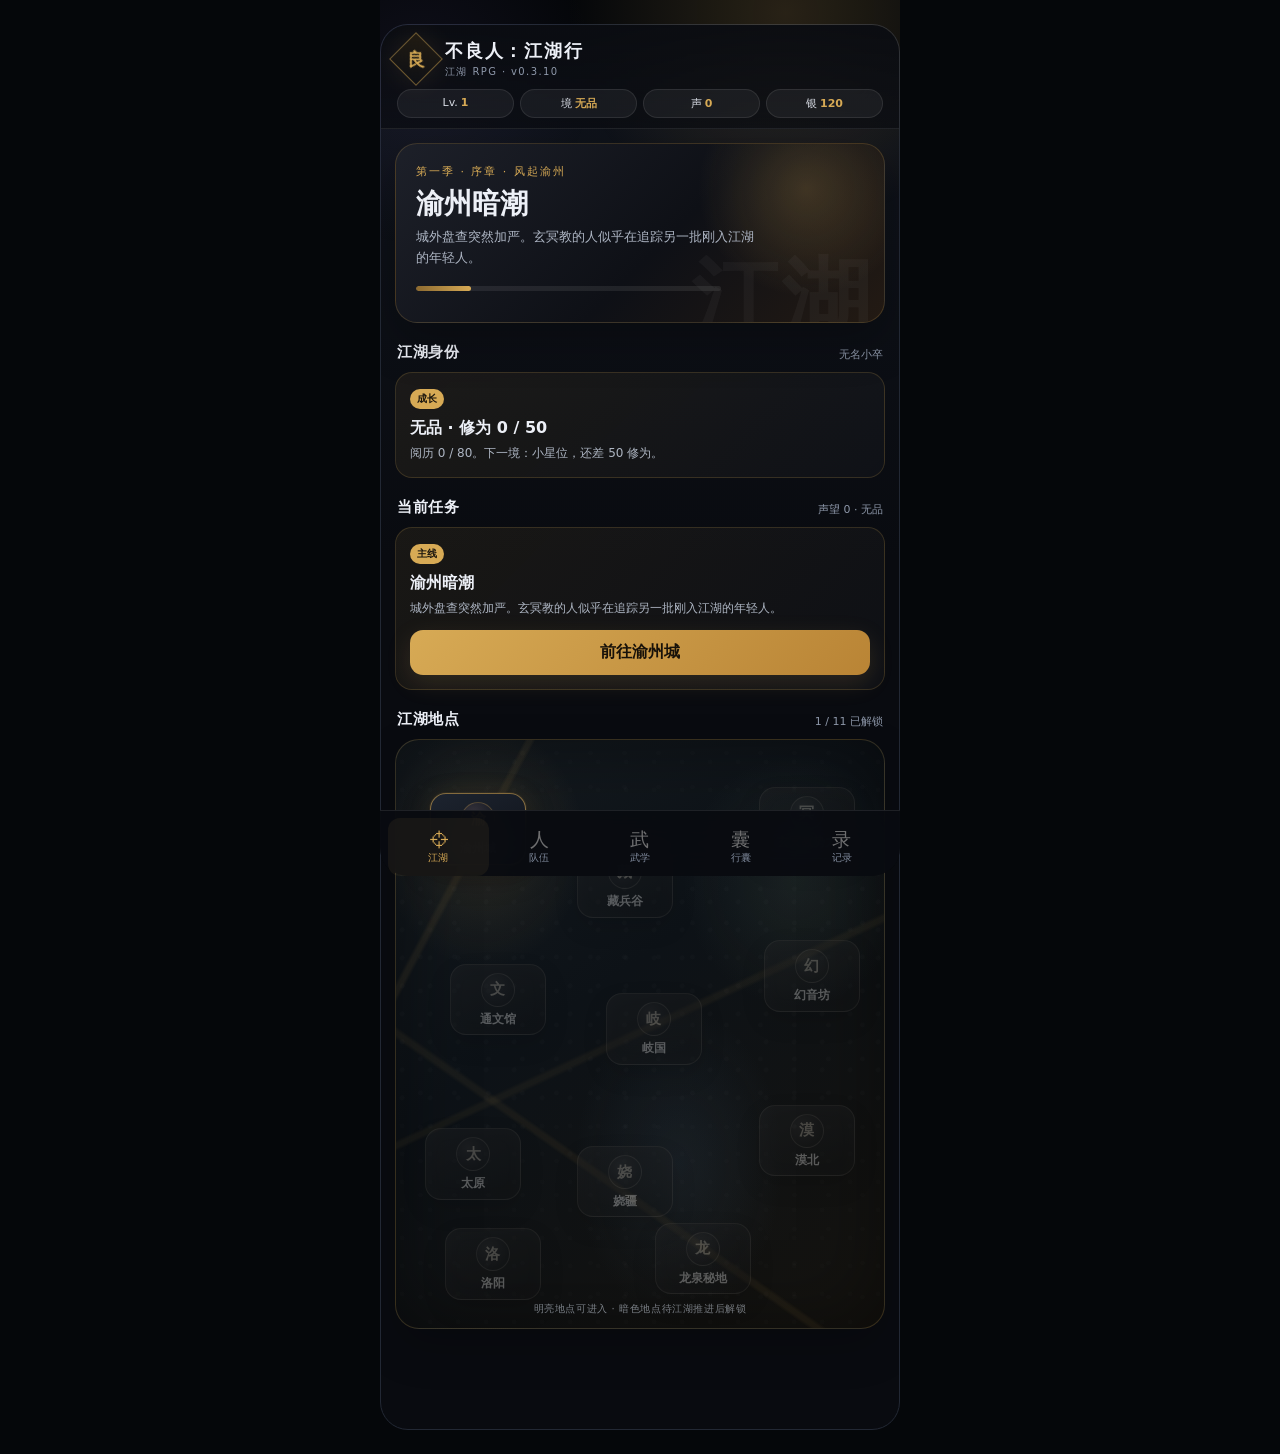
==== index.html @ ef05a997 "fix: load season one balance calibration" ====
<!doctype html>
<html lang="zh-CN">
<head>
  <meta charset="UTF-8" />
  <meta name="viewport" content="width=device-width, initial-scale=1, viewport-fit=cover, user-scalable=no" />
  <meta name="theme-color" content="#0d1017" />
  <meta name="apple-mobile-web-app-capable" content="yes" />
  <meta name="apple-mobile-web-app-status-bar-style" content="black-translucent" />
  <title>不良人：江湖行</title>
  <link rel="manifest" href="./manifest.webmanifest" />
  <link rel="icon" href="./assets/icon.svg" type="image/svg+xml" />
  <link rel="stylesheet" href="./styles.css" />
  <link rel="stylesheet" href="./responsive.css" />
  <link rel="stylesheet" href="./world-map.css" />
</head>
<body>
  <div id="app"></div>
  <script type="module" src="./src/events-s1-longquan.js"></script>
  <script type="module" src="./src/events-s1-finale.js"></script>
  <script type="module" src="./src/events-s1-growth.js"></script>
  <script type="module" src="./src/events-s1-balance.js"></script>
  <script type="module" src="./src/app.js"></script>
</body>
</html>
---- styles.css ----
:root {
  --bg: #090b10;
  --panel: #121620;
  --panel-2: #181e2a;
  --ink: #edf0f7;
  --muted: #8e98aa;
  --line: rgba(255,255,255,.09);
  --gold: #d7aa55;
  --gold-soft: #8c6a30;
  --red: #c85151;
  --green: #55ad7a;
  --purple: #8b72d6;
  --safe: env(safe-area-inset-bottom, 0px);
}
* { box-sizing: border-box; -webkit-tap-highlight-color: transparent; }
html, body { margin:0; min-height:100%; background:#05070a; color:var(--ink); font-family: Inter, ui-sans-serif, system-ui, -apple-system, BlinkMacSystemFont, "Segoe UI", "PingFang SC", "Microsoft YaHei", sans-serif; }
button { font: inherit; }
body { display:flex; justify-content:center; }
#app { width:100%; min-height:100dvh; }
.app-shell { width:min(100%, 520px); min-height:100dvh; margin:0 auto; background:linear-gradient(180deg,#10141c 0,#090b10 38%); position:relative; overflow:hidden; padding-bottom:calc(78px + var(--safe)); }
.app-shell::before { content:""; position:fixed; inset:0 0 auto; margin:auto; width:min(100%,520px); height:260px; pointer-events:none; background:radial-gradient(circle at 78% 5%,rgba(215,170,85,.17),transparent 46%), radial-gradient(circle at 8% 28%,rgba(139,114,214,.08),transparent 34%); }
.topbar { padding:calc(14px + env(safe-area-inset-top,0px)) 16px 10px; position:sticky; top:0; z-index:20; backdrop-filter: blur(18px); background:linear-gradient(180deg,rgba(10,12,17,.94),rgba(10,12,17,.72)); border-bottom:1px solid var(--line); }
.brand-row { display:flex; align-items:center; justify-content:space-between; gap:10px; }
.brand { display:flex; align-items:center; gap:10px; }
.brand-mark { width:38px; height:38px; border:1px solid rgba(215,170,85,.45); display:grid; place-items:center; transform:rotate(45deg); background:linear-gradient(145deg,#211b12,#0e1015); box-shadow:0 0 25px rgba(215,170,85,.1); }
.brand-mark span { transform:rotate(-45deg); color:var(--gold); font-family:serif; font-weight:800; font-size:18px; }
.brand h1 { font-family:serif; font-size:18px; margin:0; letter-spacing:.1em; }
.brand small { color:var(--muted); display:block; margin-top:2px; font-size:10px; letter-spacing:.14em; }
.resources { display:flex; gap:6px; }
.resource { background:rgba(255,255,255,.055); border:1px solid var(--line); border-radius:999px; padding:6px 8px; font-size:11px; white-space:nowrap; color:#d7dbe3; }
.resource b { color:var(--gold); margin-left:3px; }
.page { padding:14px 14px 22px; position:relative; z-index:1; }
.hero-banner { min-height:180px; border-radius:22px; overflow:hidden; border:1px solid rgba(215,170,85,.2); background:radial-gradient(circle at 84% 25%,rgba(215,170,85,.22),transparent 25%),linear-gradient(135deg,#1d2029,#0e1016 55%,#231a13); position:relative; padding:20px; box-shadow:0 18px 45px rgba(0,0,0,.25); }
.hero-banner::after { content:"江湖"; position:absolute; right:13px; bottom:-24px; font:900 90px/1 serif; color:rgba(255,255,255,.035); }
.eyebrow { font-size:11px; letter-spacing:.18em; color:var(--gold); text-transform:uppercase; }
.hero-banner h2 { margin:8px 0 7px; font:700 28px/1.18 serif; max-width:80%; }
.hero-banner p { margin:0; max-width:76%; color:#adb5c3; font-size:13px; line-height:1.6; }
.progress-line { height:5px; background:rgba(255,255,255,.08); border-radius:999px; margin-top:17px; overflow:hidden; max-width:68%; }
.progress-line span { display:block; height:100%; background:linear-gradient(90deg,var(--gold-soft),var(--gold)); border-radius:inherit; }
.section-title { display:flex; justify-content:space-between; align-items:end; margin:20px 2px 10px; }
.section-title h3 { margin:0; font-size:15px; letter-spacing:.04em; }
.section-title span { color:var(--muted); font-size:11px; }
.location-list { display:grid; gap:10px; }
.location { appearance:none; width:100%; text-align:left; color:inherit; border:1px solid var(--line); background:linear-gradient(135deg,rgba(24,30,42,.96),rgba(15,18,26,.96)); border-radius:17px; padding:14px; display:grid; grid-template-columns:52px 1fr auto; gap:12px; align-items:center; position:relative; overflow:hidden; }
.location:not(:disabled):active { transform:scale(.992); }
.location:disabled { opacity:.47; }
.loc-icon { width:52px; height:52px; border-radius:14px; background:linear-gradient(145deg,#252c3b,#151925); border:1px solid rgba(255,255,255,.08); display:grid; place-items:center; font:700 20px serif; color:var(--gold); }
.loc-copy b { display:block; margin-bottom:4px; }
.loc-copy small { color:var(--muted); line-height:1.45; display:block; }
.chev { color:#646d7e; font-size:20px; }
.quest-card { border:1px solid rgba(215,170,85,.18); background:linear-gradient(135deg,rgba(215,170,85,.08),rgba(255,255,255,.025)); border-radius:17px; padding:14px; }
.quest-card .tag { display:inline-block; font-size:10px; color:#1b160e; background:var(--gold); padding:3px 7px; border-radius:999px; font-weight:800; }
.quest-card h4 { margin:9px 0 5px; }
.quest-card p { margin:0; color:#aeb6c3; font-size:12px; line-height:1.6; }
.primary, .secondary, .danger { border:0; border-radius:13px; padding:12px 14px; font-weight:750; cursor:pointer; }
.primary { background:linear-gradient(135deg,#d7aa55,#b98435); color:#171109; box-shadow:0 8px 25px rgba(215,170,85,.15); }
.secondary { color:#e3e7ed; background:#202633; border:1px solid var(--line); }
.danger { color:#ffc6c6; background:rgba(200,81,81,.12); border:1px solid rgba(200,81,81,.25); }
.full { width:100%; margin-top:12px; }
.bottom-nav { position:fixed; z-index:30; bottom:0; left:50%; transform:translateX(-50%); width:min(100%,520px); height:calc(66px + var(--safe)); padding:7px 8px var(--safe); display:grid; grid-template-columns:repeat(5,1fr); background:rgba(9,11,16,.94); backdrop-filter:blur(20px); border-top:1px solid var(--line); }
.nav-btn { color:#7f899b; border:0; background:transparent; display:flex; flex-direction:column; align-items:center; justify-content:center; gap:2px; font-size:10px; border-radius:12px; }
.nav-btn .ico { font-size:19px; line-height:1; filter:grayscale(1); opacity:.8; }
.nav-btn.active { color:var(--gold); background:rgba(215,170,85,.07); }
.nav-btn.active .ico { filter:none; opacity:1; }
.character-grid { display:grid; gap:11px; }
.character-card { border:1px solid var(--line); border-radius:18px; background:linear-gradient(135deg,#181e2a,#10131a); padding:13px; display:grid; grid-template-columns:68px 1fr; gap:13px; position:relative; overflow:hidden; }
.portrait { width:68px; height:88px; border-radius:14px; background:linear-gradient(160deg,var(--c1,#3a4358),var(--c2,#171b25)); display:flex; align-items:end; justify-content:center; position:relative; border:1px solid rgba(255,255,255,.09); overflow:hidden; }
.portrait::before { content:attr(data-char); font:800 38px/1 serif; color:rgba(255,255,255,.17); transform:translateY(4px); }
.portrait .level { position:absolute; top:5px; left:5px; padding:3px 5px; border-radius:7px; background:rgba(0,0,0,.48); font-size:9px; }
.char-info h3 { margin:2px 0 3px; font-size:16px; }
.rarity { color:var(--gold); font-size:10px; letter-spacing:.08em; }
.stat-row { display:flex; gap:9px; margin-top:10px; color:var(--muted); font-size:10px; }
.stat-row b { color:#d9dee7; }
.hpbar { height:5px; background:#262c38; border-radius:999px; margin-top:9px; overflow:hidden; }
.hpbar span { display:block; height:100%; background:var(--green); }
.locked { filter:saturate(.25); opacity:.62; }
.lock-note { margin-top:6px; color:#9ba3af; font-size:10px; }
.skill-list, .inventory-list, .log-list { display:grid; gap:9px; }
.skill-card, .item-card, .log-card { border:1px solid var(--line); border-radius:15px; background:#141923; padding:12px; }
.skill-head { display:flex; justify-content:space-between; gap:10px; }
.skill-name { font-weight:750; }
.skill-type { font-size:9px; padding:3px 6px; border-radius:999px; background:rgba(139,114,214,.15); color:#c3b6f4; }
.skill-card p, .item-card p, .log-card p { margin:6px 0 0; color:var(--muted); font-size:11px; line-height:1.55; }
.skill-meta { display:flex; gap:12px; margin-top:8px; font-size:10px; color:#bbc2cd; }
.modal { position:fixed; z-index:80; inset:0; background:rgba(3,4,7,.74); backdrop-filter:blur(10px); display:flex; align-items:flex-end; justify-content:center; }
.sheet { width:min(100%,520px); max-height:92dvh; overflow:auto; background:linear-gradient(180deg,#171c27,#0c0f15); border:1px solid var(--line); border-bottom:0; border-radius:24px 24px 0 0; padding:18px 16px calc(20px + var(--safe)); box-shadow:0 -25px 80px rgba(0,0,0,.5); }
.sheet-handle { width:42px; height:4px; border-radius:999px; background:#495162; margin:-5px auto 15px; }
.sheet h2 { margin:0 0 7px; font:700 22px serif; }
.sheet-desc { color:var(--muted); font-size:12px; line-height:1.6; }
.option-stack { display:grid; gap:9px; margin-top:16px; }
.story-option { width:100%; text-align:left; color:inherit; background:#171d28; border:1px solid var(--line); border-radius:14px; padding:13px; }
.story-option b { display:block; margin-bottom:3px; }
.story-option small { color:var(--muted); }
.battle-title { display:flex; justify-content:space-between; align-items:center; margin-bottom:12px; }
.turn-pill { color:var(--gold); background:rgba(215,170,85,.09); border:1px solid rgba(215,170,85,.18); padding:5px 8px; font-size:10px; border-radius:999px; }
.combatants { display:grid; grid-template-columns:1fr 38px 1fr; gap:8px; align-items:center; }
.side { display:grid; gap:7px; }
.fighter { background:#171c26; border:1px solid var(--line); border-radius:13px; padding:9px; }
.fighter.current { border-color:rgba(215,170,85,.55); box-shadow:0 0 0 1px rgba(215,170,85,.15) inset; }
.fighter.dead { opacity:.35; filter:grayscale(1); }
.fighter-top { display:flex; justify-content:space-between; font-size:11px; gap:5px; }
.fighter small { color:var(--muted); }
.fighter .hpbar { margin-top:6px; }
.vs { color:#596273; font:800 12px serif; text-align:center; }
.battle-log { height:105px; overflow:auto; border:1px solid var(--line); background:#0b0e14; border-radius:12px; padding:9px; margin:12px 0; font-size:10px; color:#aeb7c5; line-height:1.5; }
.skill-buttons { display:grid; grid-template-columns:1fr 1fr; gap:8px; }
.skill-btn { text-align:left; border:1px solid var(--line); border-radius:13px; padding:10px; color:inherit; background:#1a202c; }
.skill-btn b { display:block; font-size:12px; }
.skill-btn small { color:var(--muted); font-size:9px; }
.toast { position:fixed; z-index:100; left:50%; transform:translateX(-50%); bottom:calc(82px + var(--safe)); width:max-content; max-width:84%; padding:9px 13px; border-radius:999px; background:#e9edf3; color:#12151b; box-shadow:0 10px 35px rgba(0,0,0,.35); font-size:11px; font-weight:700; animation:toastin .2s ease; }
@keyframes toastin { from { opacity:0; transform:translate(-50%,8px); } }
.empty { color:var(--muted); text-align:center; padding:50px 20px; font-size:12px; }
.settings { margin-top:20px; padding-top:15px; border-top:1px solid var(--line); }
.version { color:#5f6879; text-align:center; font-size:9px; margin-top:14px; }
@media (min-width:700px) { body { padding:24px 0; } .app-shell { min-height:calc(100dvh - 48px); border-radius:28px; border:1px solid #222834; } .bottom-nav { bottom:24px; border-radius:0 0 28px 28px; } .modal { align-items:center; } .sheet { border-radius:24px; border-bottom:1px solid var(--line); max-height:86dvh; } }
---- responsive.css ----
.brand-row {
  display: grid;
  grid-template-columns: 1fr;
  align-items: stretch;
  gap: 10px;
}

.brand {
  min-width: 0;
}

.brand h1,
.brand small {
  white-space: nowrap;
}

.resources {
  width: 100%;
  display: grid;
  grid-template-columns: repeat(4, minmax(0, 1fr));
  gap: 6px;
}

.resource {
  min-width: 0;
  text-align: center;
  padding: 6px 4px;
  overflow: hidden;
  text-overflow: ellipsis;
}
---- world-map.css ----
.location-list {
  position: relative;
  display: block;
  height: 590px;
  overflow: hidden;
  border-radius: 24px;
  border: 1px solid rgba(215,170,85,.18);
  background:
    radial-gradient(ellipse at 18% 18%, rgba(215,170,85,.12), transparent 18%),
    radial-gradient(ellipse at 82% 24%, rgba(116,142,117,.12), transparent 20%),
    radial-gradient(ellipse at 58% 72%, rgba(65,93,119,.16), transparent 26%),
    linear-gradient(145deg, #151b20 0%, #0d1217 42%, #15130f 100%);
  box-shadow: inset 0 0 80px rgba(0,0,0,.45), 0 18px 45px rgba(0,0,0,.18);
}

.location-list::before {
  content: "";
  position: absolute;
  inset: 0;
  pointer-events: none;
  opacity: .6;
  background:
    linear-gradient(118deg, transparent 0 16%, rgba(215,170,85,.12) 16.5% 17%, transparent 17.5% 100%),
    linear-gradient(35deg, transparent 0 31%, rgba(215,170,85,.10) 31.5% 32%, transparent 32.5% 100%),
    linear-gradient(155deg, transparent 0 49%, rgba(215,170,85,.09) 49.5% 50%, transparent 50.5% 100%),
    radial-gradient(circle at 22% 78%, rgba(255,255,255,.025) 0 2px, transparent 3px),
    radial-gradient(circle at 72% 38%, rgba(255,255,255,.025) 0 2px, transparent 3px);
  background-size: auto, auto, auto, 28px 28px, 34px 34px;
}

.location-list::after {
  content: "明亮地点可进入 · 暗色地点待江湖推进后解锁";
  position: absolute;
  left: 16px;
  right: 16px;
  bottom: 12px;
  text-align: center;
  color: rgba(190,198,210,.62);
  font-size: 10px;
  letter-spacing: .06em;
  pointer-events: none;
}

.location-list .location {
  position: absolute;
  width: 96px;
  min-height: 68px;
  padding: 8px 7px;
  display: flex;
  flex-direction: column;
  justify-content: center;
  align-items: center;
  gap: 5px;
  text-align: center;
  border-radius: 16px;
  background: linear-gradient(155deg, rgba(29,36,48,.96), rgba(13,17,24,.96));
  border: 1px solid rgba(215,170,85,.25);
  box-shadow: 0 10px 24px rgba(0,0,0,.35), inset 0 0 18px rgba(215,170,85,.04);
  z-index: 2;
}

.location-list .location:not(:disabled) {
  border-color: rgba(215,170,85,.58);
  box-shadow: 0 0 0 1px rgba(215,170,85,.08), 0 10px 28px rgba(0,0,0,.4), 0 0 24px rgba(215,170,85,.10);
}

.location-list .location:not(:disabled)::after {
  content: "";
  position: absolute;
  inset: -5px;
  border: 1px solid rgba(215,170,85,.10);
  border-radius: 20px;
  pointer-events: none;
}

.location-list .location:disabled {
  opacity: .34;
  filter: grayscale(.85);
}

.location-list .loc-icon {
  width: 34px;
  height: 34px;
  flex: 0 0 34px;
  border-radius: 50%;
  font-size: 15px;
  background: radial-gradient(circle at 35% 30%, #34313a, #171b24 72%);
  border-color: rgba(215,170,85,.28);
}

.location-list .loc-copy b {
  display: block;
  margin: 0;
  font: 700 12px/1.2 serif;
  color: #e8e4da;
  white-space: nowrap;
}

.location-list .loc-copy small,
.location-list .chev {
  display: none;
}

.location-list .location:nth-child(1) { left: 7%; top: 9%; }
.location-list .location:nth-child(2) { left: 37%; top: 18%; }
.location-list .location:nth-child(3) { right: 6%; top: 8%; }
.location-list .location:nth-child(4) { left: 11%; top: 38%; }
.location-list .location:nth-child(5) { left: 43%; top: 43%; }
.location-list .location:nth-child(6) { right: 5%; top: 34%; }
.location-list .location:nth-child(7) { left: 6%; top: 66%; }
.location-list .location:nth-child(8) { left: 37%; top: 69%; }
.location-list .location:nth-child(9) { right: 6%; top: 62%; }
.location-list .location:nth-child(10) { left: 53%; top: 82%; }
.location-list .location:nth-child(11) { left: 10%; top: 83%; }

@media (max-width: 380px) {
  .location-list { height: 560px; }
  .location-list .location { width: 84px; min-height: 64px; }
  .location-list .location:nth-child(2) { left: 36%; }
  .location-list .location:nth-child(5) { left: 39%; }
  .location-list .location:nth-child(8) { left: 35%; }
  .location-list .location:nth-child(11) { left: 8%; }
}
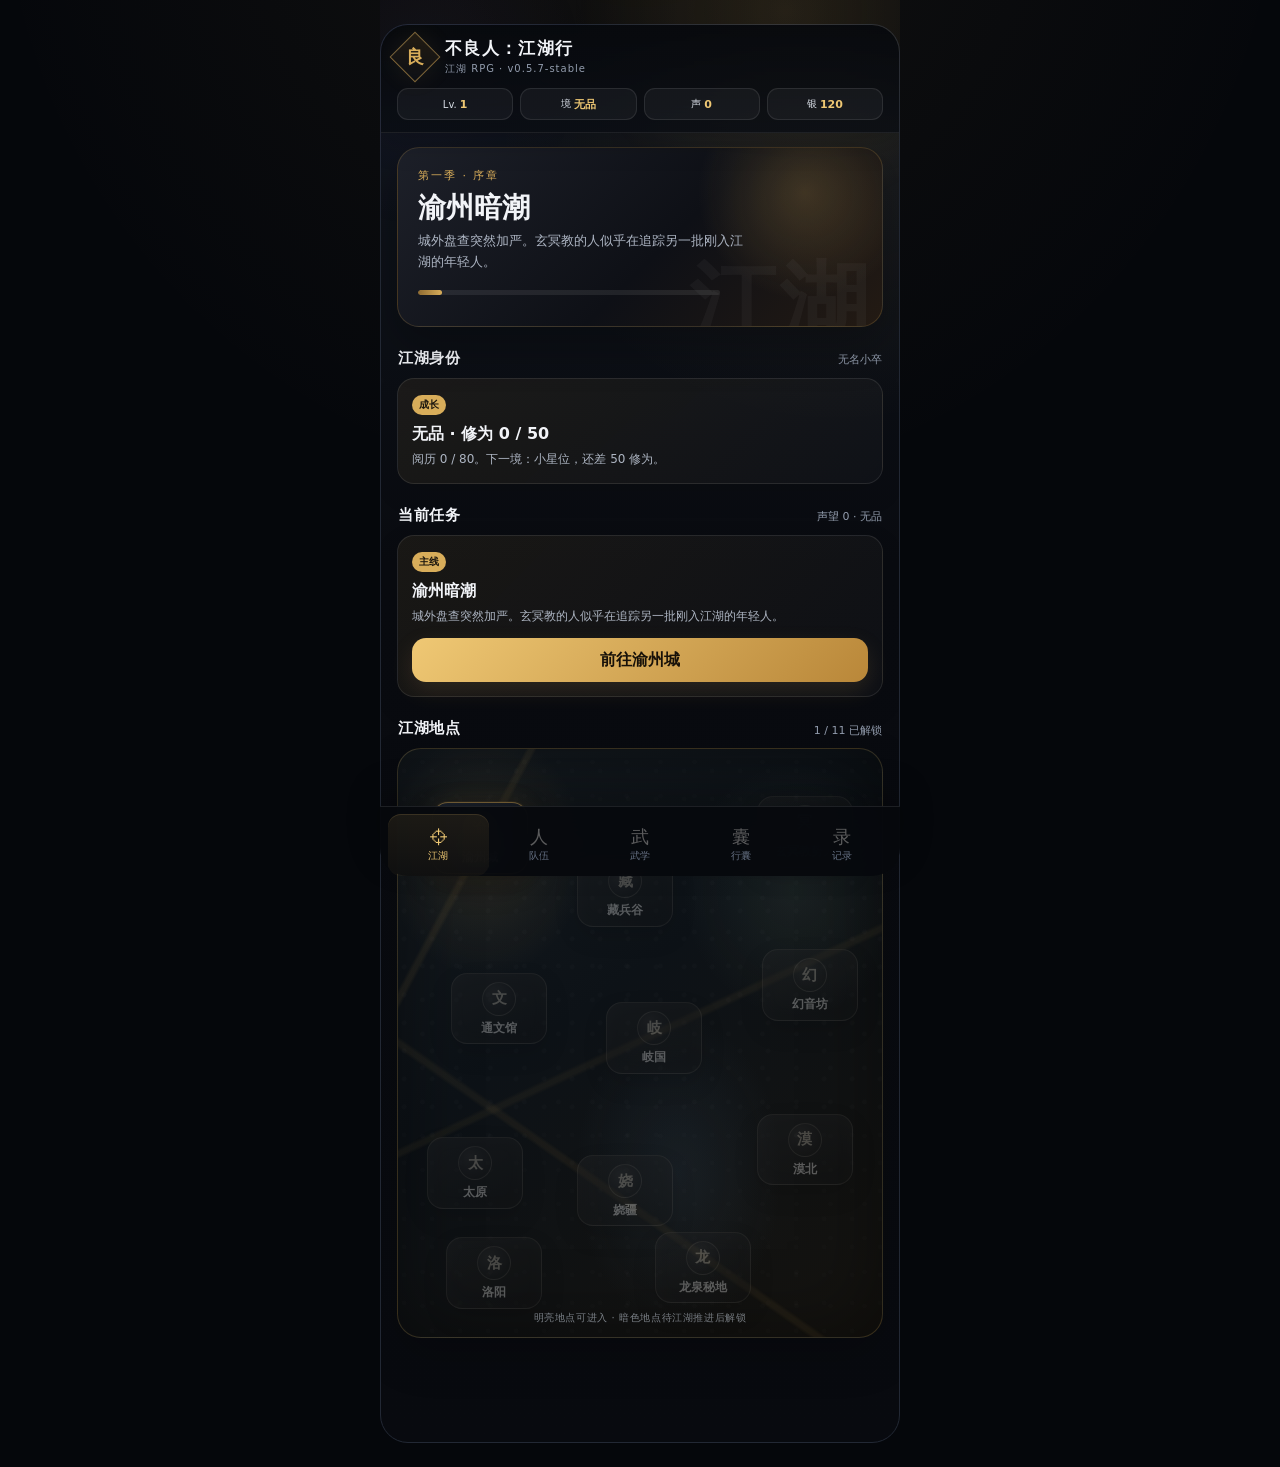
==== commit 9ca587ea: "Load v0.6 UI shell layer" ====
--- a/index.html
+++ b/index.html
@@ -12,6 +12,7 @@
   <link rel="stylesheet" href="./styles.css" />
   <link rel="stylesheet" href="./responsive.css" />
   <link rel="stylesheet" href="./world-map.css" />
+  <link rel="stylesheet" href="./ui-shell.css" />
 </head>
 <body>
   <div id="app"></div>
--- a/styles.css
+++ b/styles.css
@@ -82,6 +82,15 @@
 .skill-type { font-size:9px; padding:3px 6px; border-radius:999px; background:rgba(139,114,214,.15); color:#c3b6f4; }
 .skill-card p, .item-card p, .log-card p { margin:6px 0 0; color:var(--muted); font-size:11px; line-height:1.55; }
 .skill-meta { display:flex; gap:12px; margin-top:8px; font-size:10px; color:#bbc2cd; }
+.item-card { min-width:0; overflow:hidden; }
+.item-head { display:flex; justify-content:space-between; align-items:flex-start; gap:10px; min-width:0; }
+.item-title { min-width:0; display:flex; align-items:center; flex-wrap:wrap; gap:7px; }
+.item-title b { min-width:0; overflow-wrap:anywhere; font-size:13px; }
+.item-count { flex:0 0 auto; color:var(--gold); font-size:11px; font-weight:800; padding-top:2px; }
+.item-meta { display:flex; flex-wrap:wrap; gap:6px; margin-top:9px; min-width:0; }
+.item-meta span { max-width:100%; overflow-wrap:anywhere; color:#b9c0cc; background:rgba(255,255,255,.045); border:1px solid var(--line); border-radius:999px; padding:3px 7px; font-size:9px; line-height:1.35; }
+.item-empty { text-align:center; padding:24px 14px; }
+.item-empty p { margin-top:5px; }
 .modal { position:fixed; z-index:80; inset:0; background:rgba(3,4,7,.74); backdrop-filter:blur(10px); display:flex; align-items:flex-end; justify-content:center; }
 .sheet { width:min(100%,520px); max-height:92dvh; overflow:auto; background:linear-gradient(180deg,#171c27,#0c0f15); border:1px solid var(--line); border-bottom:0; border-radius:24px 24px 0 0; padding:18px 16px calc(20px + var(--safe)); box-shadow:0 -25px 80px rgba(0,0,0,.5); }
 .sheet-handle { width:42px; height:4px; border-radius:999px; background:#495162; margin:-5px auto 15px; }
@@ -91,25 +100,53 @@
 .story-option { width:100%; text-align:left; color:inherit; background:#171d28; border:1px solid var(--line); border-radius:14px; padding:13px; }
 .story-option b { display:block; margin-bottom:3px; }
 .story-option small { color:var(--muted); }
-.battle-title { display:flex; justify-content:space-between; align-items:center; margin-bottom:12px; }
+.battle-title { display:flex; justify-content:space-between; align-items:center; margin-bottom:10px; }
 .turn-pill { color:var(--gold); background:rgba(215,170,85,.09); border:1px solid rgba(215,170,85,.18); padding:5px 8px; font-size:10px; border-radius:999px; }
-.combatants { display:grid; grid-template-columns:1fr 38px 1fr; gap:8px; align-items:center; }
-.side { display:grid; gap:7px; }
-.fighter { background:#171c26; border:1px solid var(--line); border-radius:13px; padding:9px; }
-.fighter.current { border-color:rgba(215,170,85,.55); box-shadow:0 0 0 1px rgba(215,170,85,.15) inset; }
+.current-actor-banner { display:grid; grid-template-columns:auto 1fr auto; gap:8px; align-items:center; border:1px solid rgba(215,170,85,.25); background:rgba(215,170,85,.07); border-radius:12px; padding:9px 10px; margin-bottom:8px; font-size:10px; }
+.current-actor-banner span { color:var(--muted); }
+.current-actor-banner b { color:var(--gold); font-size:12px; }
+.current-actor-banner small { color:#c1c7d0; text-align:right; }
+.turn-order { border:1px solid var(--line); background:#10151e; border-radius:12px; padding:8px 9px; margin-bottom:10px; }
+.turn-order > span { display:block; color:var(--muted); font-size:9px; margin-bottom:5px; }
+.turn-order > div { display:flex; align-items:center; flex-wrap:wrap; gap:4px; min-width:0; }
+.turn-order-unit { font-size:9px; padding:3px 6px; border-radius:999px; color:#aeb7c5; background:#1b2230; border:1px solid var(--line); }
+.turn-order-unit.active { color:#171109; background:var(--gold); border-color:var(--gold); font-weight:800; }
+.turn-arrow { color:#596273; font-size:9px; }
+.combatants { display:grid; grid-template-columns:minmax(0,1fr) 26px minmax(0,1fr); gap:6px; align-items:center; }
+.side { display:grid; gap:7px; min-width:0; }
+.fighter { min-width:0; background:#171c26; border:1px solid var(--line); border-radius:13px; padding:9px; }
+.fighter.current { border-color:rgba(215,170,85,.65); box-shadow:0 0 0 1px rgba(215,170,85,.18) inset,0 0 18px rgba(215,170,85,.08); }
 .fighter.dead { opacity:.35; filter:grayscale(1); }
-.fighter-top { display:flex; justify-content:space-between; font-size:11px; gap:5px; }
-.fighter small { color:var(--muted); }
+.fighter-top { display:flex; justify-content:space-between; align-items:center; font-size:11px; gap:5px; min-width:0; }
+.fighter-top b { min-width:0; overflow:hidden; text-overflow:ellipsis; white-space:nowrap; }
+.realm-chip { flex:0 0 auto; color:#d8c28f; background:rgba(215,170,85,.08); border:1px solid rgba(215,170,85,.15); padding:2px 5px; border-radius:999px; font-size:8px; }
+.fighter-vitals { display:flex; flex-wrap:wrap; gap:4px 8px; margin-top:5px; color:var(--muted); font-size:9px; }
 .fighter .hpbar { margin-top:6px; }
-.vs { color:#596273; font:800 12px serif; text-align:center; }
-.battle-log { height:105px; overflow:auto; border:1px solid var(--line); background:#0b0e14; border-radius:12px; padding:9px; margin:12px 0; font-size:10px; color:#aeb7c5; line-height:1.5; }
+.status-line { display:flex; flex-wrap:wrap; gap:4px; min-height:17px; margin-top:6px; }
+.status-chip { max-width:100%; overflow:hidden; text-overflow:ellipsis; white-space:nowrap; color:#d7dce5; background:rgba(139,114,214,.14); border:1px solid rgba(139,114,214,.22); border-radius:999px; padding:2px 5px; font-size:8px; }
+.status-empty { color:#606a7a; font-size:8px; }
+.vs { color:#596273; font:800 10px serif; text-align:center; }
+.battle-log { height:120px; overflow:auto; border:1px solid var(--line); background:#0b0e14; border-radius:12px; padding:9px; margin:10px 0; font-size:10px; color:#aeb7c5; line-height:1.5; }
 .skill-buttons { display:grid; grid-template-columns:1fr 1fr; gap:8px; }
-.skill-btn { text-align:left; border:1px solid var(--line); border-radius:13px; padding:10px; color:inherit; background:#1a202c; }
+.skill-btn { min-width:0; text-align:left; border:1px solid var(--line); border-radius:13px; padding:10px; color:inherit; background:#1a202c; }
 .skill-btn b { display:block; font-size:12px; }
-.skill-btn small { color:var(--muted); font-size:9px; }
+.skill-btn small { display:block; margin-top:2px; color:var(--muted); font-size:9px; line-height:1.35; }
+.skill-btn:disabled { opacity:.42; filter:saturate(.35); }
 .toast { position:fixed; z-index:100; left:50%; transform:translateX(-50%); bottom:calc(82px + var(--safe)); width:max-content; max-width:84%; padding:9px 13px; border-radius:999px; background:#e9edf3; color:#12151b; box-shadow:0 10px 35px rgba(0,0,0,.35); font-size:11px; font-weight:700; animation:toastin .2s ease; }
 @keyframes toastin { from { opacity:0; transform:translate(-50%,8px); } }
 .empty { color:var(--muted); text-align:center; padding:50px 20px; font-size:12px; }
 .settings { margin-top:20px; padding-top:15px; border-top:1px solid var(--line); }
 .version { color:#5f6879; text-align:center; font-size:9px; margin-top:14px; }
-@media (min-width:700px) { body { padding:24px 0; } .app-shell { min-height:calc(100dvh - 48px); border-radius:28px; border:1px solid #222834; } .bottom-nav { bottom:24px; border-radius:0 0 28px 28px; } .modal { align-items:center; } .sheet { border-radius:24px; border-bottom:1px solid var(--line); max-height:86dvh; } }
+@media (max-width:370px) {
+  .sheet { padding-left:10px; padding-right:10px; }
+  .current-actor-banner { grid-template-columns:auto 1fr; }
+  .current-actor-banner small { grid-column:1 / -1; text-align:left; }
+  .combatants { grid-template-columns:minmax(0,1fr) 20px minmax(0,1fr); gap:4px; }
+  .fighter { padding:7px; }
+  .skill-buttons { gap:6px; }
+  .skill-btn { padding:9px 8px; }
+  .item-card { padding:10px; }
+  .item-head { gap:7px; }
+  .item-meta { gap:5px; }
+}
+@media (min-width:700px) { body { padding:24px 0; } .app-shell { min-height:calc(100dvh - 48px); border-radius:28px; border:1px solid #222834; } .bottom-nav { bottom:24px; border-radius:0 0 28px 28px; } .modal { align-items:center; } .sheet { border-radius:24px; border-bottom:1px solid var(--line); max-height:86dvh; } }
--- a/ui-shell.css
+++ b/ui-shell.css
@@ -0,0 +1,340 @@
+:root {
+  --bg: #090b10;
+  --bg-deep: #05070b;
+  --panel: #121720;
+  --panel-2: #181f2b;
+  --panel-3: #202837;
+  --ink: #f2f4f8;
+  --ink-soft: #d7dce5;
+  --muted: #939dae;
+  --muted-2: #667184;
+  --line: rgba(255,255,255,.095);
+  --line-strong: rgba(255,255,255,.15);
+  --gold: #d8ad5a;
+  --gold-strong: #efc874;
+  --gold-soft: #8f6b31;
+  --red: #ca5a5a;
+  --green: #5ab17d;
+  --purple: #9179d8;
+  --surface-glass: rgba(11,14,20,.90);
+  --shadow-soft: 0 14px 36px rgba(0,0,0,.24);
+  --shadow-float: 0 22px 64px rgba(0,0,0,.46);
+  --radius-sm: 10px;
+  --radius-md: 14px;
+  --radius-lg: 18px;
+  --radius-xl: 24px;
+  --space-1: 4px;
+  --space-2: 8px;
+  --space-3: 12px;
+  --space-4: 16px;
+  --space-5: 20px;
+  --control-h: 44px;
+  --safe: env(safe-area-inset-bottom, 0px);
+}
+
+html, body {
+  background:
+    radial-gradient(circle at 50% -10%, rgba(216,173,90,.06), transparent 38%),
+    var(--bg-deep);
+}
+
+button {
+  min-height: var(--control-h);
+  touch-action: manipulation;
+}
+
+button:focus-visible {
+  outline: 2px solid rgba(239,200,116,.78);
+  outline-offset: 2px;
+}
+
+button:disabled {
+  cursor: default;
+}
+
+.app-shell {
+  background:
+    radial-gradient(circle at 88% 4%, rgba(216,173,90,.08), transparent 24%),
+    linear-gradient(180deg, #10151d 0%, var(--bg) 38%, #080a0f 100%);
+  padding-bottom: calc(82px + var(--safe));
+}
+
+.app-shell::before {
+  height: 230px;
+  opacity: .72;
+}
+
+.topbar {
+  padding: calc(12px + env(safe-area-inset-top,0px)) var(--space-4) var(--space-3);
+  background: linear-gradient(180deg, rgba(7,9,13,.96), rgba(10,13,19,.84));
+  border-bottom-color: var(--line);
+  box-shadow: 0 10px 28px rgba(0,0,0,.16);
+}
+
+.brand-row {
+  gap: var(--space-3);
+}
+
+.brand {
+  gap: var(--space-3);
+  min-width: 0;
+}
+
+.brand-mark {
+  width: 36px;
+  height: 36px;
+  flex: 0 0 36px;
+  border-color: rgba(216,173,90,.52);
+  box-shadow: 0 0 24px rgba(216,173,90,.09);
+}
+
+.brand h1 {
+  color: var(--ink);
+  font-size: 17px;
+  letter-spacing: .08em;
+}
+
+.brand small {
+  color: var(--muted);
+  font-size: 10px;
+  letter-spacing: .10em;
+}
+
+.resources {
+  gap: 7px;
+}
+
+.resource {
+  min-height: 32px;
+  display: flex;
+  align-items: center;
+  justify-content: center;
+  background: rgba(255,255,255,.045);
+  border-color: var(--line);
+  color: var(--ink-soft);
+  border-radius: 11px;
+  padding: 6px 7px;
+  font-size: 10px;
+}
+
+.resource b {
+  color: var(--gold-strong);
+  font-size: 11px;
+}
+
+.page {
+  padding-left: var(--space-4);
+  padding-right: var(--space-4);
+}
+
+.section-title {
+  margin: 22px 1px 10px;
+  gap: var(--space-3);
+}
+
+.section-title h3 {
+  color: var(--ink);
+  font-size: 15px;
+}
+
+.section-title span {
+  color: var(--muted);
+  line-height: 1.35;
+  text-align: right;
+}
+
+.primary,
+.secondary,
+.danger {
+  min-height: var(--control-h);
+  border-radius: var(--radius-md);
+  padding: 11px 14px;
+  line-height: 1.25;
+  transition: transform .12s ease, filter .12s ease, border-color .12s ease, background .12s ease;
+}
+
+.primary {
+  background: linear-gradient(135deg, var(--gold-strong), #b98739);
+  box-shadow: 0 8px 22px rgba(216,173,90,.13);
+}
+
+.secondary {
+  color: var(--ink-soft);
+  background: var(--panel-3);
+  border-color: var(--line);
+}
+
+.danger {
+  color: #ffd0d0;
+  background: rgba(202,90,90,.12);
+  border-color: rgba(202,90,90,.30);
+}
+
+.primary:not(:disabled):active,
+.secondary:not(:disabled):active,
+.danger:not(:disabled):active,
+.story-option:not(:disabled):active,
+.skill-btn:not(:disabled):active,
+.nav-btn:not(:disabled):active {
+  transform: scale(.985);
+}
+
+.primary:disabled,
+.secondary:disabled,
+.danger:disabled,
+.story-option:disabled,
+.skill-btn:disabled {
+  opacity: .42;
+  filter: saturate(.45);
+}
+
+.quest-card,
+.character-card,
+.skill-card,
+.item-card,
+.log-card,
+.turn-order,
+.fighter {
+  border-color: var(--line);
+  box-shadow: 0 10px 28px rgba(0,0,0,.10);
+}
+
+.skill-card,
+.item-card,
+.log-card {
+  background: linear-gradient(145deg, rgba(24,31,43,.96), rgba(15,19,27,.98));
+  border-radius: var(--radius-md);
+  padding: 13px;
+}
+
+.skill-card p,
+.item-card p,
+.log-card p,
+.sheet-desc,
+.story-option small,
+.skill-btn small {
+  color: var(--muted);
+}
+
+.skill-type,
+.item-meta span,
+.turn-pill,
+.realm-chip,
+.turn-order-unit,
+.status-chip {
+  border-radius: 999px;
+}
+
+.bottom-nav {
+  height: calc(70px + var(--safe));
+  padding: 7px 8px var(--safe);
+  background: rgba(7,9,13,.95);
+  border-top-color: var(--line);
+  box-shadow: 0 -14px 34px rgba(0,0,0,.24);
+}
+
+.nav-btn {
+  min-height: 52px;
+  color: var(--muted-2);
+  gap: 3px;
+  border-radius: 13px;
+  transition: color .14s ease, background .14s ease, transform .12s ease;
+}
+
+.nav-btn .ico {
+  font-size: 18px;
+}
+
+.nav-btn.active {
+  color: var(--gold-strong);
+  background: linear-gradient(180deg, rgba(216,173,90,.10), rgba(216,173,90,.045));
+  box-shadow: inset 0 1px 0 rgba(239,200,116,.14);
+}
+
+.modal {
+  background: rgba(2,4,7,.78);
+}
+
+.sheet {
+  border-color: var(--line-strong);
+  background:
+    radial-gradient(circle at 86% 0%, rgba(216,173,90,.08), transparent 28%),
+    linear-gradient(180deg, #171d28, #0c1016 70%);
+  border-radius: var(--radius-xl) var(--radius-xl) 0 0;
+  padding: 18px var(--space-4) calc(22px + var(--safe));
+  box-shadow: var(--shadow-float);
+  overscroll-behavior: contain;
+}
+
+.sheet-handle {
+  width: 38px;
+  background: #525c6e;
+}
+
+.sheet h2 {
+  color: var(--ink);
+  font-size: 22px;
+}
+
+.option-stack {
+  gap: 10px;
+}
+
+.story-option,
+.skill-btn {
+  min-height: var(--control-h);
+  border-color: var(--line);
+  background: linear-gradient(145deg, rgba(27,34,47,.98), rgba(18,23,32,.98));
+  border-radius: var(--radius-md);
+  transition: transform .12s ease, border-color .12s ease, background .12s ease;
+}
+
+.story-option:not(:disabled):active,
+.skill-btn:not(:disabled):active {
+  border-color: rgba(216,173,90,.34);
+}
+
+.toast {
+  bottom: calc(86px + var(--safe));
+  max-width: min(88%, 430px);
+  min-height: 38px;
+  display: flex;
+  align-items: center;
+  justify-content: center;
+  padding: 9px 14px;
+  border: 1px solid rgba(255,255,255,.12);
+  border-radius: 12px;
+  background: rgba(241,244,248,.96);
+  color: #11151c;
+  box-shadow: 0 16px 42px rgba(0,0,0,.42);
+  line-height: 1.4;
+  text-align: center;
+}
+
+@media (max-width: 360px) {
+  .topbar,
+  .page {
+    padding-left: 12px;
+    padding-right: 12px;
+  }
+
+  .resource {
+    padding-left: 4px;
+    padding-right: 4px;
+  }
+
+  .brand h1 {
+    font-size: 16px;
+  }
+}
+
+@media (prefers-reduced-motion: reduce) {
+  *,
+  *::before,
+  *::after {
+    scroll-behavior: auto !important;
+    animation-duration: .01ms !important;
+    animation-iteration-count: 1 !important;
+    transition-duration: .01ms !important;
+  }
+}
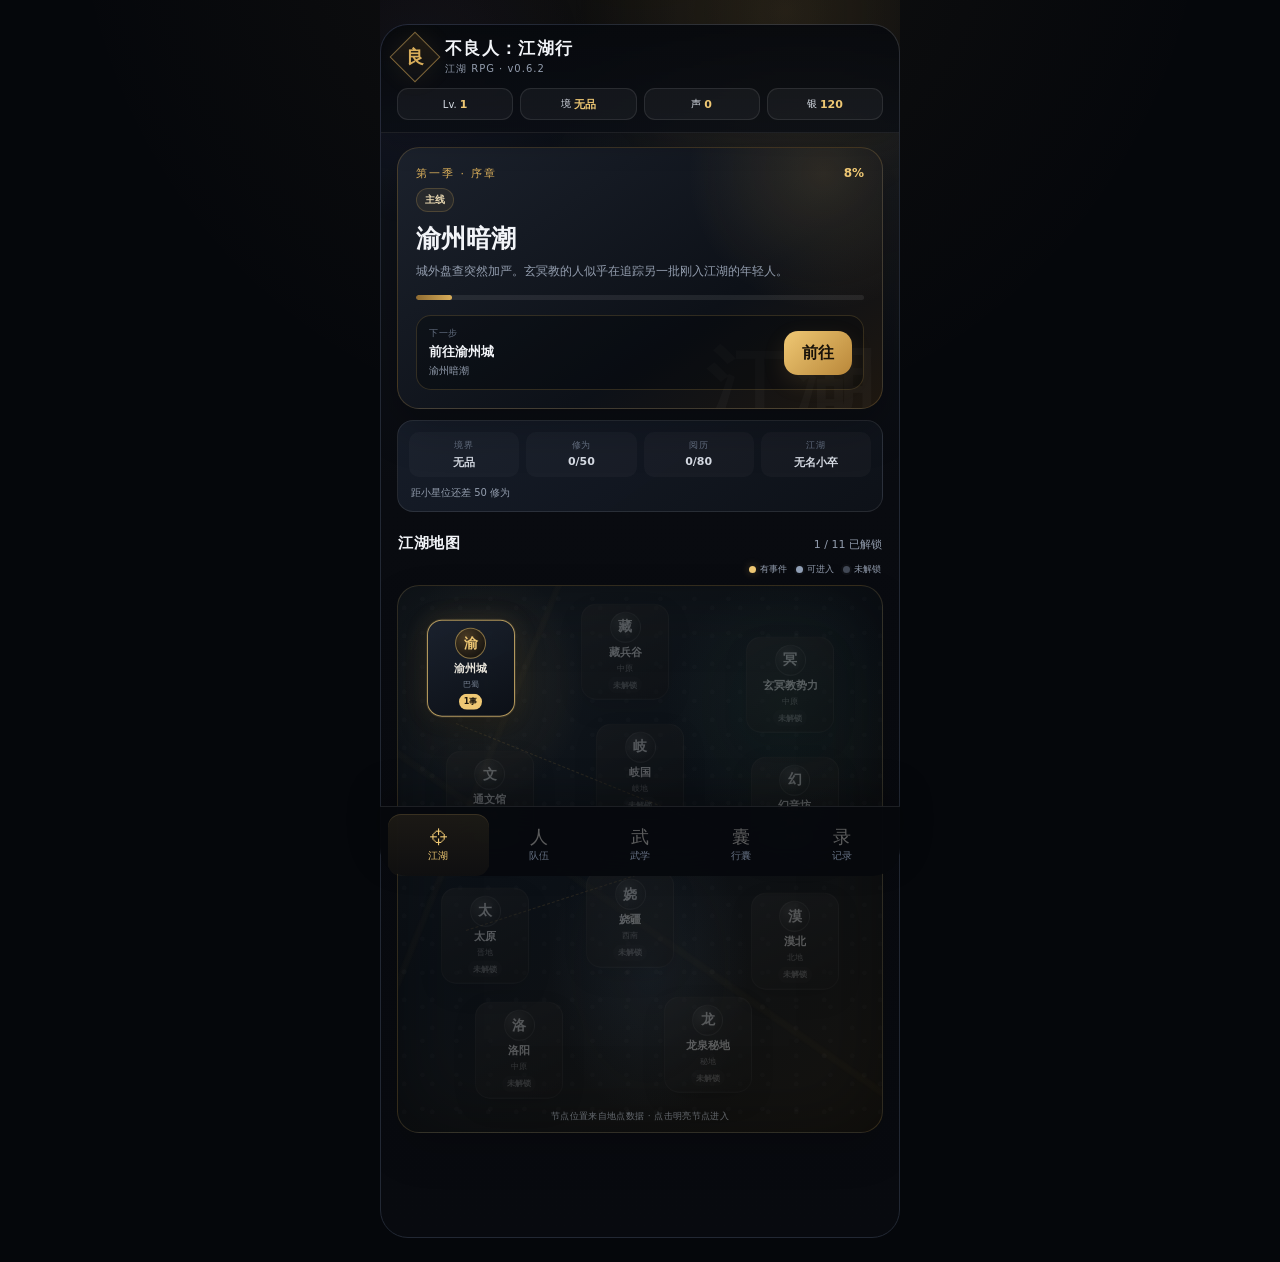
==== commit 9e01dec9: "Load party glyph clipping hotfix" ====
--- a/index.html
+++ b/index.html
@@ -13,6 +13,7 @@
   <link rel="stylesheet" href="./responsive.css" />
   <link rel="stylesheet" href="./world-map.css" />
   <link rel="stylesheet" href="./ui-shell.css" />
+  <link rel="stylesheet" href="./party-fix.css" />
 </head>
 <body>
   <div id="app"></div>
--- a/world-map.css
+++ b/world-map.css
@@ -1,16 +1,245 @@
+.world-page {
+  padding-top: 14px;
+}
+
+.world-overview {
+  position: relative;
+  overflow: hidden;
+  border: 1px solid rgba(216,173,90,.22);
+  border-radius: 22px;
+  padding: 18px;
+  background:
+    radial-gradient(circle at 88% 10%, rgba(216,173,90,.15), transparent 28%),
+    linear-gradient(145deg, rgba(28,34,45,.98), rgba(13,17,24,.99) 64%, rgba(31,24,16,.96));
+  box-shadow: 0 18px 46px rgba(0,0,0,.22);
+}
+
+.world-overview::after {
+  content: "江湖";
+  position: absolute;
+  right: 8px;
+  bottom: -21px;
+  color: rgba(255,255,255,.028);
+  font: 900 84px/1 serif;
+  pointer-events: none;
+}
+
+.world-overview--complete {
+  border-color: rgba(90,177,125,.26);
+  background:
+    radial-gradient(circle at 88% 8%, rgba(90,177,125,.10), transparent 30%),
+    linear-gradient(145deg, rgba(24,33,37,.98), rgba(12,17,22,.99) 68%, rgba(20,29,24,.96));
+}
+
+.world-overview__head {
+  display: flex;
+  align-items: flex-start;
+  justify-content: space-between;
+  gap: 12px;
+}
+
+.world-overview__head > div {
+  display: flex;
+  flex-direction: column;
+  align-items: flex-start;
+  gap: 7px;
+}
+
+.world-overview__head strong {
+  flex: 0 0 auto;
+  color: var(--gold-strong, #efc874);
+  font-size: 12px;
+  font-weight: 800;
+}
+
+.world-mode-chip {
+  display: inline-flex;
+  align-items: center;
+  min-height: 24px;
+  padding: 3px 8px;
+  border: 1px solid rgba(216,173,90,.22);
+  border-radius: 999px;
+  color: #e8d7b0;
+  background: rgba(216,173,90,.08);
+  font-size: 10px;
+  font-weight: 750;
+}
+
+.world-overview--complete .world-mode-chip {
+  border-color: rgba(90,177,125,.24);
+  color: #b9dec7;
+  background: rgba(90,177,125,.09);
+}
+
+.world-overview h2 {
+  position: relative;
+  z-index: 1;
+  margin: 12px 0 7px;
+  max-width: 88%;
+  color: var(--ink, #f2f4f8);
+  font: 700 25px/1.22 serif;
+}
+
+.world-overview > p {
+  position: relative;
+  z-index: 1;
+  margin: 0;
+  max-width: 94%;
+  color: var(--muted, #939dae);
+  font-size: 12px;
+  line-height: 1.65;
+}
+
+.world-overview .progress-line {
+  position: relative;
+  z-index: 1;
+  max-width: 100%;
+  margin-top: 14px;
+}
+
+.world-next-action {
+  position: relative;
+  z-index: 2;
+  display: grid;
+  grid-template-columns: minmax(0, 1fr) auto;
+  gap: 12px;
+  align-items: center;
+  margin-top: 15px;
+  padding: 11px 11px 11px 12px;
+  border: 1px solid rgba(216,173,90,.19);
+  border-radius: 15px;
+  background: rgba(4,7,11,.36);
+}
+
+.world-next-action > div {
+  min-width: 0;
+}
+
+.world-next-action span,
+.world-growth-summary span {
+  display: block;
+  color: var(--muted-2, #667184);
+  font-size: 9px;
+  letter-spacing: .08em;
+}
+
+.world-next-action b {
+  display: block;
+  margin-top: 3px;
+  color: var(--ink, #f2f4f8);
+  font-size: 13px;
+}
+
+.world-next-action small {
+  display: block;
+  margin-top: 3px;
+  overflow: hidden;
+  color: var(--muted, #939dae);
+  font-size: 10px;
+  line-height: 1.35;
+  text-overflow: ellipsis;
+  white-space: nowrap;
+}
+
+.world-next-action .primary {
+  min-width: 68px;
+  margin: 0;
+}
+
+.world-next-action--quiet {
+  grid-template-columns: 1fr;
+  border-color: var(--line, rgba(255,255,255,.095));
+  background: rgba(255,255,255,.025);
+}
+
+.world-growth-summary {
+  display: grid;
+  grid-template-columns: repeat(4, minmax(0, 1fr));
+  gap: 7px;
+  margin-top: 11px;
+  padding: 11px;
+  border: 1px solid var(--line, rgba(255,255,255,.095));
+  border-radius: 16px;
+  background: linear-gradient(145deg, rgba(24,31,43,.92), rgba(14,18,25,.96));
+}
+
+.world-growth-summary > div {
+  min-width: 0;
+  padding: 7px 5px;
+  border-radius: 10px;
+  background: rgba(255,255,255,.026);
+  text-align: center;
+}
+
+.world-growth-summary b {
+  display: block;
+  margin-top: 3px;
+  overflow: hidden;
+  color: var(--ink-soft, #d7dce5);
+  font-size: 11px;
+  text-overflow: ellipsis;
+  white-space: nowrap;
+}
+
+.world-growth-summary > p {
+  grid-column: 1 / -1;
+  margin: 2px 2px 0;
+  color: var(--muted, #939dae);
+  font-size: 10px;
+  line-height: 1.45;
+}
+
+.world-growth-summary > .primary {
+  grid-column: 1 / -1;
+  margin-top: 2px;
+}
+
+.world-map-title {
+  margin-bottom: 6px;
+}
+
+.map-legend {
+  display: flex;
+  align-items: center;
+  justify-content: flex-end;
+  flex-wrap: wrap;
+  gap: 9px;
+  margin: 0 2px 9px;
+  color: var(--muted, #939dae);
+  font-size: 9px;
+}
+
+.map-legend span {
+  display: inline-flex;
+  align-items: center;
+  gap: 4px;
+}
+
+.legend-dot {
+  width: 7px;
+  height: 7px;
+  border-radius: 50%;
+  background: #596273;
+  box-shadow: 0 0 0 2px rgba(255,255,255,.03);
+}
+
+.legend-dot--event { background: var(--gold-strong, #efc874); box-shadow: 0 0 9px rgba(239,200,116,.34); }
+.legend-dot--open { background: #91a0b7; }
+.legend-dot--locked { background: #424956; }
+
 .location-list {
   position: relative;
   display: block;
-  height: 590px;
-  overflow: hidden;
-  border-radius: 24px;
-  border: 1px solid rgba(215,170,85,.18);
+  height: 548px;
+  overflow: hidden;
+  border: 1px solid rgba(216,173,90,.16);
+  border-radius: 22px;
   background:
-    radial-gradient(ellipse at 18% 18%, rgba(215,170,85,.12), transparent 18%),
-    radial-gradient(ellipse at 82% 24%, rgba(116,142,117,.12), transparent 20%),
-    radial-gradient(ellipse at 58% 72%, rgba(65,93,119,.16), transparent 26%),
-    linear-gradient(145deg, #151b20 0%, #0d1217 42%, #15130f 100%);
-  box-shadow: inset 0 0 80px rgba(0,0,0,.45), 0 18px 45px rgba(0,0,0,.18);
+    radial-gradient(ellipse at 18% 18%, rgba(216,173,90,.10), transparent 18%),
+    radial-gradient(ellipse at 80% 22%, rgba(90,177,125,.07), transparent 22%),
+    radial-gradient(ellipse at 52% 70%, rgba(80,108,137,.12), transparent 28%),
+    linear-gradient(145deg, #141a20 0%, #0c1117 46%, #15130f 100%);
+  box-shadow: inset 0 0 78px rgba(0,0,0,.42), 0 18px 42px rgba(0,0,0,.16);
 }
 
 .location-list::before {
@@ -18,106 +247,224 @@
   position: absolute;
   inset: 0;
   pointer-events: none;
-  opacity: .6;
+  opacity: .62;
   background:
-    linear-gradient(118deg, transparent 0 16%, rgba(215,170,85,.12) 16.5% 17%, transparent 17.5% 100%),
-    linear-gradient(35deg, transparent 0 31%, rgba(215,170,85,.10) 31.5% 32%, transparent 32.5% 100%),
-    linear-gradient(155deg, transparent 0 49%, rgba(215,170,85,.09) 49.5% 50%, transparent 50.5% 100%),
-    radial-gradient(circle at 22% 78%, rgba(255,255,255,.025) 0 2px, transparent 3px),
-    radial-gradient(circle at 72% 38%, rgba(255,255,255,.025) 0 2px, transparent 3px);
-  background-size: auto, auto, auto, 28px 28px, 34px 34px;
+    radial-gradient(circle at 22% 78%, rgba(255,255,255,.03) 0 2px, transparent 3px),
+    radial-gradient(circle at 72% 38%, rgba(255,255,255,.026) 0 2px, transparent 3px),
+    linear-gradient(112deg, transparent 0 22%, rgba(216,173,90,.045) 22.5% 23%, transparent 23.5% 100%),
+    linear-gradient(35deg, transparent 0 42%, rgba(216,173,90,.04) 42.5% 43%, transparent 43.5% 100%);
+  background-size: 28px 28px, 34px 34px, auto, auto;
 }
 
 .location-list::after {
-  content: "明亮地点可进入 · 暗色地点待江湖推进后解锁";
+  content: "节点位置来自地点数据 · 点击明亮节点进入";
   position: absolute;
-  left: 16px;
-  right: 16px;
-  bottom: 12px;
+  left: 12px;
+  right: 12px;
+  bottom: 9px;
+  color: rgba(190,198,210,.50);
+  font-size: 9px;
+  letter-spacing: .04em;
   text-align: center;
-  color: rgba(190,198,210,.62);
-  font-size: 10px;
-  letter-spacing: .06em;
   pointer-events: none;
+}
+
+.map-route {
+  position: absolute;
+  z-index: 1;
+  height: 1px;
+  border-top: 1px dashed rgba(216,173,90,.13);
+  transform-origin: left center;
+  pointer-events: none;
+}
+
+.map-route--one {
+  left: 12%;
+  top: 25%;
+  width: 79%;
+  transform: rotate(22deg);
+}
+
+.map-route--two {
+  left: 14%;
+  top: 63%;
+  width: 71%;
+  transform: rotate(-18deg);
 }
 
 .location-list .location {
   position: absolute;
-  width: 96px;
-  min-height: 68px;
-  padding: 8px 7px;
+  z-index: 2;
+  left: var(--map-x);
+  top: var(--map-y);
+  width: 88px;
+  min-height: 72px;
+  padding: 7px 6px 6px;
+  transform: translate(-50%, -50%);
   display: flex;
   flex-direction: column;
+  align-items: center;
   justify-content: center;
-  align-items: center;
-  gap: 5px;
+  gap: 3px;
+  appearance: none;
+  border: 1px solid rgba(255,255,255,.10);
+  border-radius: 15px;
+  color: inherit;
+  background: linear-gradient(155deg, rgba(27,34,46,.97), rgba(12,16,23,.98));
+  box-shadow: 0 9px 24px rgba(0,0,0,.31);
   text-align: center;
-  border-radius: 16px;
-  background: linear-gradient(155deg, rgba(29,36,48,.96), rgba(13,17,24,.96));
-  border: 1px solid rgba(215,170,85,.25);
-  box-shadow: 0 10px 24px rgba(0,0,0,.35), inset 0 0 18px rgba(215,170,85,.04);
-  z-index: 2;
-}
-
-.location-list .location:not(:disabled) {
-  border-color: rgba(215,170,85,.58);
-  box-shadow: 0 0 0 1px rgba(215,170,85,.08), 0 10px 28px rgba(0,0,0,.4), 0 0 24px rgba(215,170,85,.10);
-}
-
-.location-list .location:not(:disabled)::after {
-  content: "";
-  position: absolute;
-  inset: -5px;
-  border: 1px solid rgba(215,170,85,.10);
-  border-radius: 20px;
-  pointer-events: none;
-}
-
-.location-list .location:disabled {
+  transition: transform .12s ease, border-color .14s ease, filter .14s ease, opacity .14s ease;
+}
+
+.location-list .location:not(:disabled):active {
+  transform: translate(-50%, -50%) scale(.96);
+}
+
+.location-list .loc-icon {
+  width: 31px;
+  height: 31px;
+  flex: 0 0 31px;
+  display: grid;
+  place-items: center;
+  border: 1px solid rgba(255,255,255,.10);
+  border-radius: 50%;
+  color: #d6dbe4;
+  background: radial-gradient(circle at 35% 30%, #343b48, #171b24 72%);
+  font: 700 14px serif;
+}
+
+.location-list .loc-copy {
+  min-width: 0;
+  max-width: 100%;
+}
+
+.location-list .loc-copy b {
+  display: block;
+  max-width: 100%;
+  overflow: hidden;
+  color: #e8e4da;
+  font: 700 11px/1.18 serif;
+  text-overflow: ellipsis;
+  white-space: nowrap;
+}
+
+.location-list .loc-copy small {
+  display: block;
+  margin-top: 2px;
+  overflow: hidden;
+  color: #747f90;
+  font-size: 8px;
+  text-overflow: ellipsis;
+  white-space: nowrap;
+}
+
+.loc-state {
+  display: inline-flex;
+  align-items: center;
+  justify-content: center;
+  min-height: 16px;
+  padding: 1px 5px;
+  border-radius: 999px;
+  color: #8e98a8;
+  background: rgba(255,255,255,.04);
+  font-size: 8px;
+  font-weight: 700;
+}
+
+.location-list .location--event {
+  border-color: rgba(239,200,116,.72);
+  box-shadow: 0 0 0 1px rgba(239,200,116,.10), 0 10px 28px rgba(0,0,0,.36), 0 0 25px rgba(216,173,90,.13);
+}
+
+.location-list .location--event .loc-icon {
+  border-color: rgba(239,200,116,.48);
+  color: var(--gold-strong, #efc874);
+  background: radial-gradient(circle at 35% 30%, #4a3b24, #1c1812 72%);
+}
+
+.location-list .location--event .loc-state {
+  color: #1b150c;
+  background: var(--gold-strong, #efc874);
+}
+
+.location-list .location--open {
+  border-color: rgba(145,160,183,.38);
+}
+
+.location-list .location--open .loc-state {
+  color: #bcc6d5;
+  background: rgba(145,160,183,.11);
+}
+
+.location-list .location--locked {
   opacity: .34;
-  filter: grayscale(.85);
-}
-
-.location-list .loc-icon {
-  width: 34px;
-  height: 34px;
-  flex: 0 0 34px;
-  border-radius: 50%;
-  font-size: 15px;
-  background: radial-gradient(circle at 35% 30%, #34313a, #171b24 72%);
-  border-color: rgba(215,170,85,.28);
-}
-
-.location-list .loc-copy b {
-  display: block;
-  margin: 0;
-  font: 700 12px/1.2 serif;
-  color: #e8e4da;
-  white-space: nowrap;
-}
-
-.location-list .loc-copy small,
-.location-list .chev {
-  display: none;
-}
-
-.location-list .location:nth-child(1) { left: 7%; top: 9%; }
-.location-list .location:nth-child(2) { left: 37%; top: 18%; }
-.location-list .location:nth-child(3) { right: 6%; top: 8%; }
-.location-list .location:nth-child(4) { left: 11%; top: 38%; }
-.location-list .location:nth-child(5) { left: 43%; top: 43%; }
-.location-list .location:nth-child(6) { right: 5%; top: 34%; }
-.location-list .location:nth-child(7) { left: 6%; top: 66%; }
-.location-list .location:nth-child(8) { left: 37%; top: 69%; }
-.location-list .location:nth-child(9) { right: 6%; top: 62%; }
-.location-list .location:nth-child(10) { left: 53%; top: 82%; }
-.location-list .location:nth-child(11) { left: 10%; top: 83%; }
-
-@media (max-width: 380px) {
-  .location-list { height: 560px; }
-  .location-list .location { width: 84px; min-height: 64px; }
-  .location-list .location:nth-child(2) { left: 36%; }
-  .location-list .location:nth-child(5) { left: 39%; }
-  .location-list .location:nth-child(8) { left: 35%; }
-  .location-list .location:nth-child(11) { left: 8%; }
-}
+  filter: grayscale(.9) saturate(.4);
+  border-color: rgba(255,255,255,.06);
+}
+
+.location-list .location--locked .loc-state {
+  color: #707887;
+  background: rgba(255,255,255,.025);
+}
+
+@media (max-width: 360px) {
+  .world-overview {
+    padding: 15px;
+  }
+
+  .world-overview h2 {
+    font-size: 22px;
+  }
+
+  .world-growth-summary {
+    gap: 5px;
+    padding: 9px;
+  }
+
+  .world-growth-summary > div {
+    padding-left: 2px;
+    padding-right: 2px;
+  }
+
+  .world-growth-summary b {
+    font-size: 10px;
+  }
+
+  .location-list {
+    height: 520px;
+  }
+
+  .location-list .location {
+    width: 78px;
+    min-height: 68px;
+    padding-left: 4px;
+    padding-right: 4px;
+  }
+
+  .location-list .loc-copy b {
+    font-size: 10px;
+  }
+}
+
+@media (max-width: 330px) {
+  .world-next-action {
+    grid-template-columns: 1fr;
+  }
+
+  .world-next-action .primary {
+    width: 100%;
+  }
+
+  .map-legend {
+    justify-content: flex-start;
+  }
+
+  .location-list {
+    height: 500px;
+  }
+
+  .location-list .location {
+    width: 72px;
+    min-height: 64px;
+  }
+}
--- a/ui-shell.css
+++ b/ui-shell.css
@@ -311,6 +311,268 @@
   text-align: center;
 }
 
+/* v0.6 Stage D: party + skills hierarchy */
+.party-page,
+.skills-page {
+  min-width: 0;
+}
+
+.party-summary {
+  display: grid;
+  grid-template-columns: repeat(2, minmax(0, 1fr));
+  gap: 8px;
+  margin-bottom: 12px;
+  padding: 12px;
+  border: 1px solid var(--line);
+  border-radius: var(--radius-md);
+  background: rgba(255,255,255,.025);
+}
+
+.party-summary > div {
+  min-width: 0;
+  padding: 9px 10px;
+  border-radius: 11px;
+  background: rgba(255,255,255,.035);
+}
+
+.party-summary span,
+.party-summary p,
+.character-stats i,
+.character-detail i,
+.skill-metrics i,
+.skill-requirement i,
+.skill-description > span {
+  color: var(--muted);
+  font-size: 9px;
+  font-style: normal;
+}
+
+.party-summary b {
+  display: block;
+  margin-top: 3px;
+  color: var(--ink);
+  font-size: 16px;
+}
+
+.party-summary p {
+  grid-column: 1 / -1;
+  margin: 0;
+  line-height: 1.55;
+}
+
+.character-grid {
+  gap: 10px;
+}
+
+.character-card {
+  min-width: 0;
+  grid-template-columns: 68px minmax(0, 1fr);
+  gap: 12px;
+  padding: 12px;
+  border-radius: var(--radius-lg);
+}
+
+.character-card .char-info {
+  min-width: 0;
+}
+
+.character-card__head {
+  display: flex;
+  align-items: flex-start;
+  justify-content: space-between;
+  gap: 8px;
+  min-width: 0;
+}
+
+.character-card__head > div {
+  min-width: 0;
+}
+
+.character-card__head h3 {
+  margin: 3px 0 0;
+  overflow-wrap: anywhere;
+}
+
+.character-state {
+  flex: 0 0 auto;
+  padding: 4px 7px;
+  border: 1px solid var(--line);
+  border-radius: 999px;
+  color: var(--muted);
+  background: rgba(255,255,255,.035);
+  font-size: 9px;
+  white-space: nowrap;
+}
+
+.character-state--active {
+  color: var(--gold-strong);
+  border-color: rgba(216,173,90,.28);
+  background: rgba(216,173,90,.08);
+}
+
+.character-state--locked {
+  color: #7b8492;
+}
+
+.character-stats {
+  display: grid;
+  grid-template-columns: repeat(3, minmax(0, 1fr));
+  gap: 6px;
+  margin-top: 10px;
+}
+
+.character-stats span,
+.character-detail span,
+.skill-metrics span {
+  min-width: 0;
+  padding: 7px 8px;
+  border: 1px solid rgba(255,255,255,.06);
+  border-radius: 10px;
+  background: rgba(255,255,255,.025);
+}
+
+.character-stats i,
+.character-stats b,
+.character-detail i,
+.character-detail b,
+.skill-metrics i,
+.skill-metrics b {
+  display: block;
+}
+
+.character-stats b {
+  margin-top: 2px;
+  color: var(--ink-soft);
+  font-size: 12px;
+}
+
+.character-detail {
+  display: grid;
+  grid-template-columns: repeat(3, minmax(0, 1fr));
+  gap: 6px;
+  margin-top: 7px;
+}
+
+.character-detail--single {
+  grid-template-columns: minmax(0, 1fr);
+}
+
+.character-detail b {
+  margin-top: 3px;
+  color: var(--ink-soft);
+  font-size: 10px;
+  line-height: 1.4;
+  overflow-wrap: anywhere;
+}
+
+.locked .portrait {
+  opacity: .64;
+}
+
+.skill-page-note {
+  display: flex;
+  align-items: flex-start;
+  gap: 8px;
+  margin-bottom: 10px;
+  padding: 10px 12px;
+  border: 1px solid var(--line);
+  border-radius: var(--radius-md);
+  background: rgba(255,255,255,.025);
+}
+
+.skill-page-note b {
+  flex: 0 0 auto;
+  color: var(--gold-strong);
+  font-size: 10px;
+}
+
+.skill-page-note span {
+  color: var(--muted);
+  font-size: 10px;
+  line-height: 1.5;
+}
+
+.skill-list {
+  gap: 10px;
+}
+
+.skill-card {
+  min-width: 0;
+  overflow: hidden;
+  padding: 13px;
+}
+
+.skill-card__head {
+  display: flex;
+  align-items: flex-start;
+  justify-content: space-between;
+  gap: 10px;
+  min-width: 0;
+}
+
+.skill-card__head > div {
+  min-width: 0;
+}
+
+.skill-card__head .skill-type {
+  display: inline-block;
+}
+
+.skill-card__head .skill-name {
+  margin: 6px 0 0;
+  color: var(--ink);
+  font-size: 15px;
+  line-height: 1.3;
+  overflow-wrap: anywhere;
+}
+
+.skill-requirement {
+  flex: 0 0 auto;
+  max-width: 42%;
+  text-align: right;
+}
+
+.skill-requirement i,
+.skill-requirement b {
+  display: block;
+}
+
+.skill-requirement b {
+  margin-top: 3px;
+  color: var(--ink-soft);
+  font-size: 10px;
+  line-height: 1.35;
+  overflow-wrap: anywhere;
+}
+
+.skill-metrics {
+  display: grid;
+  grid-template-columns: repeat(3, minmax(0, 1fr));
+  gap: 6px;
+  margin-top: 11px;
+}
+
+.skill-metrics b {
+  margin-top: 3px;
+  color: var(--ink-soft);
+  font-size: 11px;
+  line-height: 1.3;
+  overflow-wrap: anywhere;
+}
+
+.skill-description {
+  margin-top: 10px;
+  padding-top: 9px;
+  border-top: 1px solid rgba(255,255,255,.06);
+}
+
+.skill-description p {
+  margin: 4px 0 0;
+  font-size: 11px;
+  line-height: 1.55;
+  overflow-wrap: anywhere;
+}
+
 @media (max-width: 360px) {
   .topbar,
   .page {
@@ -325,6 +587,37 @@
 
   .brand h1 {
     font-size: 16px;
+  }
+
+  .character-card {
+    grid-template-columns: 60px minmax(0, 1fr);
+    gap: 9px;
+    padding: 10px;
+  }
+
+  .character-card .portrait {
+    width: 60px;
+    height: 78px;
+  }
+
+  .character-stats,
+  .character-detail,
+  .skill-metrics {
+    gap: 4px;
+  }
+
+  .character-stats span,
+  .character-detail span,
+  .skill-metrics span {
+    padding: 6px;
+  }
+
+  .skill-card__head {
+    gap: 7px;
+  }
+
+  .skill-requirement {
+    max-width: 45%;
   }
 }
 
--- a/party-fix.css
+++ b/party-fix.css
@@ -0,0 +1,20 @@
+/* v0.6.2 真机修复：角色占位字始终完整居中，不再被头像边界裁切。 */
+.character-card .portrait {
+  align-items: center;
+  justify-content: center;
+}
+
+.character-card .portrait::before {
+  display: block;
+  font-size: 34px;
+  line-height: 1;
+  transform: none;
+  max-width: 100%;
+  max-height: 100%;
+}
+
+@media (max-width: 360px) {
+  .character-card .portrait::before {
+    font-size: 30px;
+  }
+}
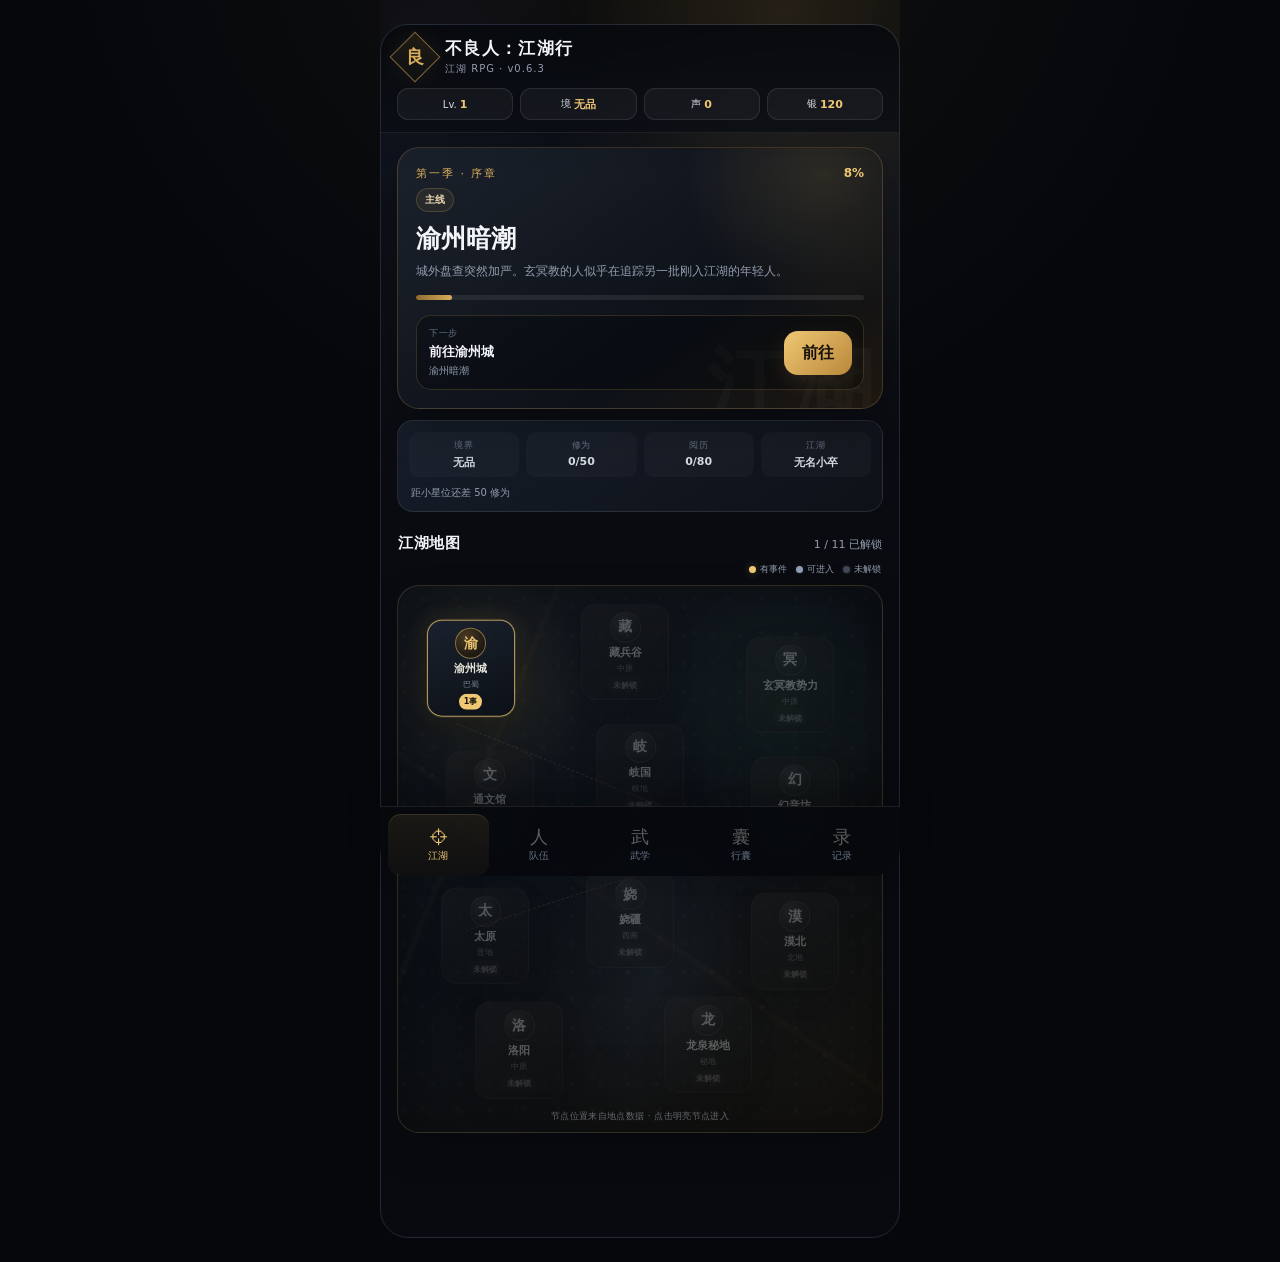
==== commit 2465626d: "Load Stage F battle UI layer" ====
--- a/index.html
+++ b/index.html
@@ -14,6 +14,8 @@
   <link rel="stylesheet" href="./world-map.css" />
   <link rel="stylesheet" href="./ui-shell.css" />
   <link rel="stylesheet" href="./party-fix.css" />
+  <link rel="stylesheet" href="./inventory-ui.css" />
+  <link rel="stylesheet" href="./battle-ui.css" />
 </head>
 <body>
   <div id="app"></div>
@@ -22,5 +24,6 @@
   <script type="module" src="./src/events-s1-growth.js"></script>
   <script type="module" src="./src/events-s1-balance.js"></script>
   <script type="module" src="./src/app.js"></script>
+  <script type="module" src="./src/battle-ui.js"></script>
 </body>
 </html>
--- a/inventory-ui.css
+++ b/inventory-ui.css
@@ -0,0 +1,167 @@
+/* v0.6 Stage E: bag, equipment, item use and merchant hierarchy. */
+
+/* 行囊列表：名称 / 数量优先，说明与属性第二层，操作固定卡片底部。 */
+main.page > .inventory-list {
+  display: grid;
+  gap: 10px;
+  min-width: 0;
+}
+
+.item-card {
+  min-width: 0;
+  overflow: hidden;
+  display: flex;
+  flex-direction: column;
+  border-color: var(--line);
+  border-radius: var(--radius-md);
+  padding: 13px;
+  background: linear-gradient(145deg, rgba(24,31,43,.96), rgba(15,19,27,.98));
+  box-shadow: 0 10px 28px rgba(0,0,0,.10);
+}
+
+.item-head {
+  display: flex;
+  align-items: flex-start;
+  justify-content: space-between;
+  gap: 10px;
+  min-width: 0;
+}
+
+.item-title {
+  min-width: 0;
+  display: flex;
+  align-items: center;
+  flex-wrap: wrap;
+  gap: 7px;
+}
+
+.item-title .skill-type {
+  flex: 0 0 auto;
+  padding: 3px 7px;
+  border: 1px solid rgba(145,121,216,.16);
+  border-radius: 999px;
+  background: rgba(145,121,216,.13);
+  color: #c8bcf0;
+  font-size: 9px;
+  line-height: 1.3;
+}
+
+.item-title b {
+  min-width: 0;
+  color: var(--ink);
+  font-size: 14px;
+  line-height: 1.35;
+  overflow-wrap: anywhere;
+}
+
+.item-count {
+  flex: 0 0 auto;
+  padding-top: 2px;
+  color: var(--gold-strong);
+  font-size: 10px;
+  font-weight: 800;
+  white-space: nowrap;
+}
+
+.item-card > p {
+  margin: 10px 0 0;
+  color: var(--muted);
+  font-size: 11px;
+  line-height: 1.55;
+  overflow-wrap: anywhere;
+}
+
+.item-meta {
+  display: flex;
+  flex-wrap: wrap;
+  gap: 6px;
+  margin-top: 10px;
+  min-width: 0;
+}
+
+.item-meta span {
+  max-width: 100%;
+  padding: 5px 7px;
+  border: 1px solid rgba(255,255,255,.06);
+  border-radius: 9px;
+  background: rgba(255,255,255,.025);
+  color: var(--ink-soft);
+  font-size: 9px;
+  line-height: 1.4;
+  overflow-wrap: anywhere;
+}
+
+/* 操作区保持统一位置和足够的单手触控高度。 */
+.item-card > .primary.full,
+.item-card > .secondary.full {
+  width: 100%;
+  min-height: 46px;
+  margin-top: 12px;
+  border-top: 1px solid rgba(255,255,255,.05);
+}
+
+.item-card > .primary.full:disabled,
+.item-card > .secondary.full:disabled {
+  opacity: .46;
+}
+
+.item-empty {
+  display: block;
+  text-align: center;
+  padding: 28px 16px;
+}
+
+.item-empty > p {
+  margin-top: 6px;
+}
+
+/* 商店继续复用 item-card，但强化银两 / 单价 / 持有量 / 购买按钮层级。 */
+.sheet > .eyebrow {
+  line-height: 1.45;
+}
+
+.sheet > .inventory-list {
+  display: grid;
+  gap: 10px;
+  margin-top: 14px;
+  min-width: 0;
+}
+
+.sheet > .inventory-list .item-card {
+  border-color: rgba(216,173,90,.12);
+}
+
+.sheet > .inventory-list .item-count {
+  color: var(--ink-soft);
+}
+
+.sheet > .inventory-list .item-meta span:first-child {
+  color: var(--gold-strong);
+  border-color: rgba(216,173,90,.22);
+  background: rgba(216,173,90,.06);
+}
+
+.sheet > .inventory-list + .secondary.full {
+  min-height: 46px;
+  margin-top: 12px;
+}
+
+@media (max-width: 360px) {
+  .item-card {
+    padding: 11px;
+  }
+
+  .item-head,
+  .item-title,
+  .item-meta {
+    gap: 5px;
+  }
+
+  .item-title b {
+    font-size: 13px;
+  }
+
+  .item-meta span {
+    padding: 4px 6px;
+  }
+}
--- a/battle-ui.css
+++ b/battle-ui.css
@@ -0,0 +1,239 @@
+/* v0.6 Stage F: battle presentation hierarchy only. */
+.battle-sheet {
+  max-height: 94dvh;
+  padding-top: 14px;
+}
+
+.battle-header {
+  margin-bottom: 9px;
+}
+
+.battle-focus {
+  display: grid;
+  grid-template-columns: auto minmax(0,1fr) auto;
+  gap: 8px;
+  align-items: center;
+  padding: 10px 11px;
+  margin-bottom: 8px;
+  border: 1px solid rgba(239,200,116,.34);
+  border-radius: 13px;
+  background: linear-gradient(135deg, rgba(216,173,90,.12), rgba(216,173,90,.045));
+  box-shadow: 0 8px 24px rgba(216,173,90,.07);
+}
+
+.battle-focus b {
+  color: var(--gold-strong);
+  font-size: 13px;
+}
+
+.battle-focus small {
+  color: var(--ink-soft);
+  text-align: right;
+}
+
+.battle-order {
+  margin-bottom: 9px;
+  padding: 8px 9px;
+}
+
+.battle-field {
+  display: grid;
+  grid-template-columns: minmax(0,1fr) 24px minmax(0,1fr);
+  gap: 6px;
+  align-items: stretch;
+  min-width: 0;
+  margin-bottom: 10px;
+}
+
+.battle-side {
+  display: grid;
+  align-content: start;
+  gap: 7px;
+  min-width: 0;
+}
+
+.battle-side-label {
+  color: var(--muted);
+  font-size: 9px;
+  letter-spacing: .12em;
+  text-align: center;
+}
+
+.battle-side--ally .battle-side-label {
+  color: #8bc69f;
+}
+
+.battle-side--enemy .battle-side-label {
+  color: #d78686;
+}
+
+.battle-field .fighter {
+  min-width: 0;
+  padding: 9px;
+  border-radius: 12px;
+}
+
+.battle-field .fighter.current {
+  border-color: rgba(239,200,116,.62);
+  box-shadow: 0 0 0 1px rgba(239,200,116,.14) inset, 0 0 20px rgba(216,173,90,.09);
+}
+
+.battle-field .fighter-vitals {
+  display: grid;
+  grid-template-columns: repeat(2,minmax(0,1fr));
+  gap: 4px;
+  margin-top: 6px;
+}
+
+.battle-field .fighter-vitals span {
+  min-width: 0;
+  color: var(--ink-soft);
+  font-size: 9px;
+  line-height: 1.35;
+  overflow-wrap: anywhere;
+}
+
+.battle-field .status-line {
+  display: flex;
+  flex-wrap: wrap;
+  gap: 4px;
+  margin-top: 7px;
+}
+
+.battle-field .status-chip,
+.battle-field .status-empty {
+  max-width: 100%;
+  font-size: 8px;
+  line-height: 1.35;
+  overflow-wrap: anywhere;
+}
+
+.battle-actions {
+  margin: 2px 0 10px;
+  padding: 11px;
+  border: 1px solid rgba(239,200,116,.18);
+  border-radius: 14px;
+  background: linear-gradient(180deg, rgba(216,173,90,.055), rgba(255,255,255,.025));
+}
+
+.battle-actions-title {
+  display: flex;
+  align-items: baseline;
+  justify-content: space-between;
+  gap: 8px;
+  margin-bottom: 8px;
+}
+
+.battle-actions-title span {
+  color: var(--gold-strong);
+  font-size: 10px;
+  letter-spacing: .08em;
+}
+
+.battle-actions-title b {
+  color: var(--ink);
+  font-size: 12px;
+}
+
+.battle-actions .skill-buttons {
+  display: grid;
+  grid-template-columns: repeat(2, minmax(0,1fr));
+  gap: 7px;
+}
+
+.battle-actions .skill-btn {
+  min-width: 0;
+  min-height: 58px;
+  padding: 10px;
+  text-align: left;
+}
+
+.battle-actions .skill-btn b,
+.battle-actions .skill-btn small {
+  display: block;
+  min-width: 0;
+  overflow-wrap: anywhere;
+}
+
+.battle-actions .skill-btn b {
+  color: var(--ink);
+  font-size: 11px;
+}
+
+.battle-actions .skill-btn small {
+  margin-top: 4px;
+  color: var(--muted);
+  font-size: 9px;
+  line-height: 1.4;
+}
+
+.battle-actions > .eyebrow {
+  margin: 10px 0 6px;
+}
+
+.battle-actions .primary,
+.battle-actions .secondary {
+  width: 100%;
+  margin-top: 0;
+}
+
+.battle-result {
+  border-color: rgba(90,177,125,.22);
+  background: linear-gradient(180deg, rgba(90,177,125,.07), rgba(255,255,255,.025));
+}
+
+.battle-log-panel {
+  max-height: 150px;
+  overflow-y: auto;
+  overscroll-behavior: contain;
+  padding: 10px;
+  border: 1px solid var(--line);
+  border-radius: 12px;
+  background: rgba(6,9,13,.46);
+  color: var(--muted);
+  font-size: 9px;
+  line-height: 1.5;
+}
+
+.battle-log-title {
+  position: sticky;
+  top: -10px;
+  z-index: 1;
+  margin: -10px -10px 7px;
+  padding: 8px 10px 6px;
+  background: rgba(10,14,20,.96);
+  color: var(--ink-soft);
+  font-size: 9px;
+  font-weight: 700;
+  letter-spacing: .08em;
+}
+
+@media (max-width: 380px) {
+  .battle-field {
+    grid-template-columns: minmax(0,1fr);
+    gap: 7px;
+  }
+
+  .battle-field .vs {
+    justify-self: center;
+    font-size: 9px;
+    opacity: .55;
+  }
+
+  .battle-side-label {
+    text-align: left;
+  }
+
+  .battle-actions .skill-buttons {
+    grid-template-columns: minmax(0,1fr);
+  }
+
+  .battle-focus {
+    grid-template-columns: auto minmax(0,1fr);
+  }
+
+  .battle-focus small {
+    grid-column: 1 / -1;
+    text-align: left;
+  }
+}
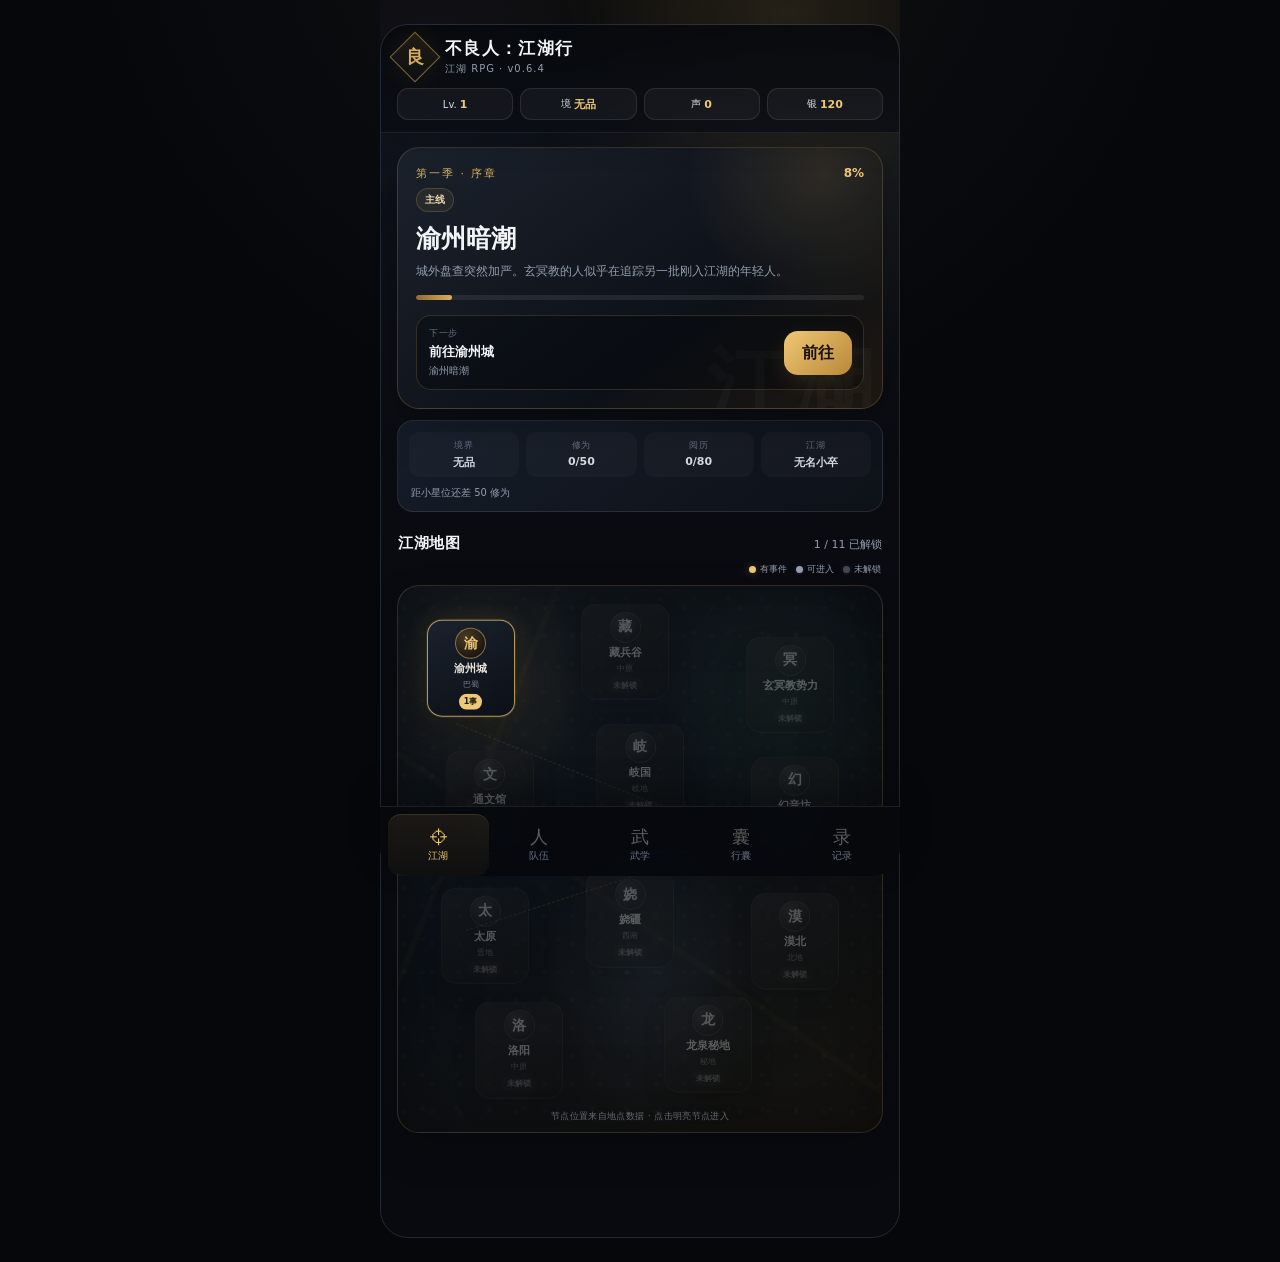
==== commit f4201162: "Load Stage G feedback UI layer" ====
--- a/index.html
+++ b/index.html
@@ -16,6 +16,7 @@
   <link rel="stylesheet" href="./party-fix.css" />
   <link rel="stylesheet" href="./inventory-ui.css" />
   <link rel="stylesheet" href="./battle-ui.css" />
+  <link rel="stylesheet" href="./feedback-ui.css" />
 </head>
 <body>
   <div id="app"></div>
@@ -25,5 +26,6 @@
   <script type="module" src="./src/events-s1-balance.js"></script>
   <script type="module" src="./src/app.js"></script>
   <script type="module" src="./src/battle-ui.js"></script>
+  <script type="module" src="./src/feedback-ui.js"></script>
 </body>
 </html>
--- a/feedback-ui.css
+++ b/feedback-ui.css
@@ -0,0 +1,110 @@
+/* v0.6 Stage G: records, settings, empty states and feedback. */
+.logs-page { min-width: 0; }
+
+.logs-summary {
+  display: grid;
+  grid-template-columns: repeat(2, minmax(0, 1fr));
+  gap: 8px;
+  margin-bottom: 12px;
+  padding: 10px;
+  border: 1px solid var(--line);
+  border-radius: var(--radius-md);
+  background: rgba(255,255,255,.025);
+}
+
+.logs-summary > div {
+  min-width: 0;
+  padding: 9px 10px;
+  border-radius: 10px;
+  background: rgba(255,255,255,.035);
+}
+
+.logs-summary span {
+  display: block;
+  color: var(--muted);
+  font-size: 9px;
+}
+
+.logs-summary b {
+  display: block;
+  margin-top: 4px;
+  color: var(--ink-soft);
+  font-size: 10px;
+  line-height: 1.45;
+  overflow-wrap: anywhere;
+}
+
+.log-list { gap: 8px; }
+.log-entry {
+  position: relative;
+  padding-left: 16px;
+}
+.log-entry::before {
+  content: '';
+  position: absolute;
+  left: 7px;
+  top: 18px;
+  width: 4px;
+  height: 4px;
+  border-radius: 50%;
+  background: var(--gold);
+  opacity: .72;
+}
+.log-entry b {
+  color: var(--gold-strong);
+  font-size: 10px;
+}
+
+.settings-panel {
+  margin-top: 18px;
+  padding: 12px;
+  border: 1px solid var(--line);
+  border-radius: var(--radius-md);
+  background: rgba(255,255,255,.025);
+}
+
+.danger-zone {
+  border-color: rgba(202,90,90,.24);
+  background: rgba(202,90,90,.045);
+}
+
+.danger-note {
+  margin: 0 0 8px;
+  color: #d4a8a8;
+  font-size: 10px;
+  line-height: 1.55;
+}
+
+.empty-state {
+  border: 1px dashed rgba(255,255,255,.11);
+  background: rgba(255,255,255,.018);
+  text-align: center;
+}
+.empty-state b { color: var(--ink-soft); }
+.empty-state p { color: var(--muted); }
+.empty-state-action { opacity: .86; }
+
+.toast--success {
+  background: rgba(222,246,230,.98);
+  color: #173322;
+  border-color: rgba(90,177,125,.34);
+}
+.toast--error {
+  background: rgba(255,231,231,.98);
+  color: #4d1d1d;
+  border-color: rgba(202,90,90,.35);
+}
+.toast--info {
+  background: rgba(241,244,248,.98);
+  color: #11151c;
+}
+
+button[aria-disabled="true"] {
+  cursor: default;
+}
+
+@media (max-width: 360px) {
+  .logs-summary {
+    grid-template-columns: minmax(0, 1fr);
+  }
+}
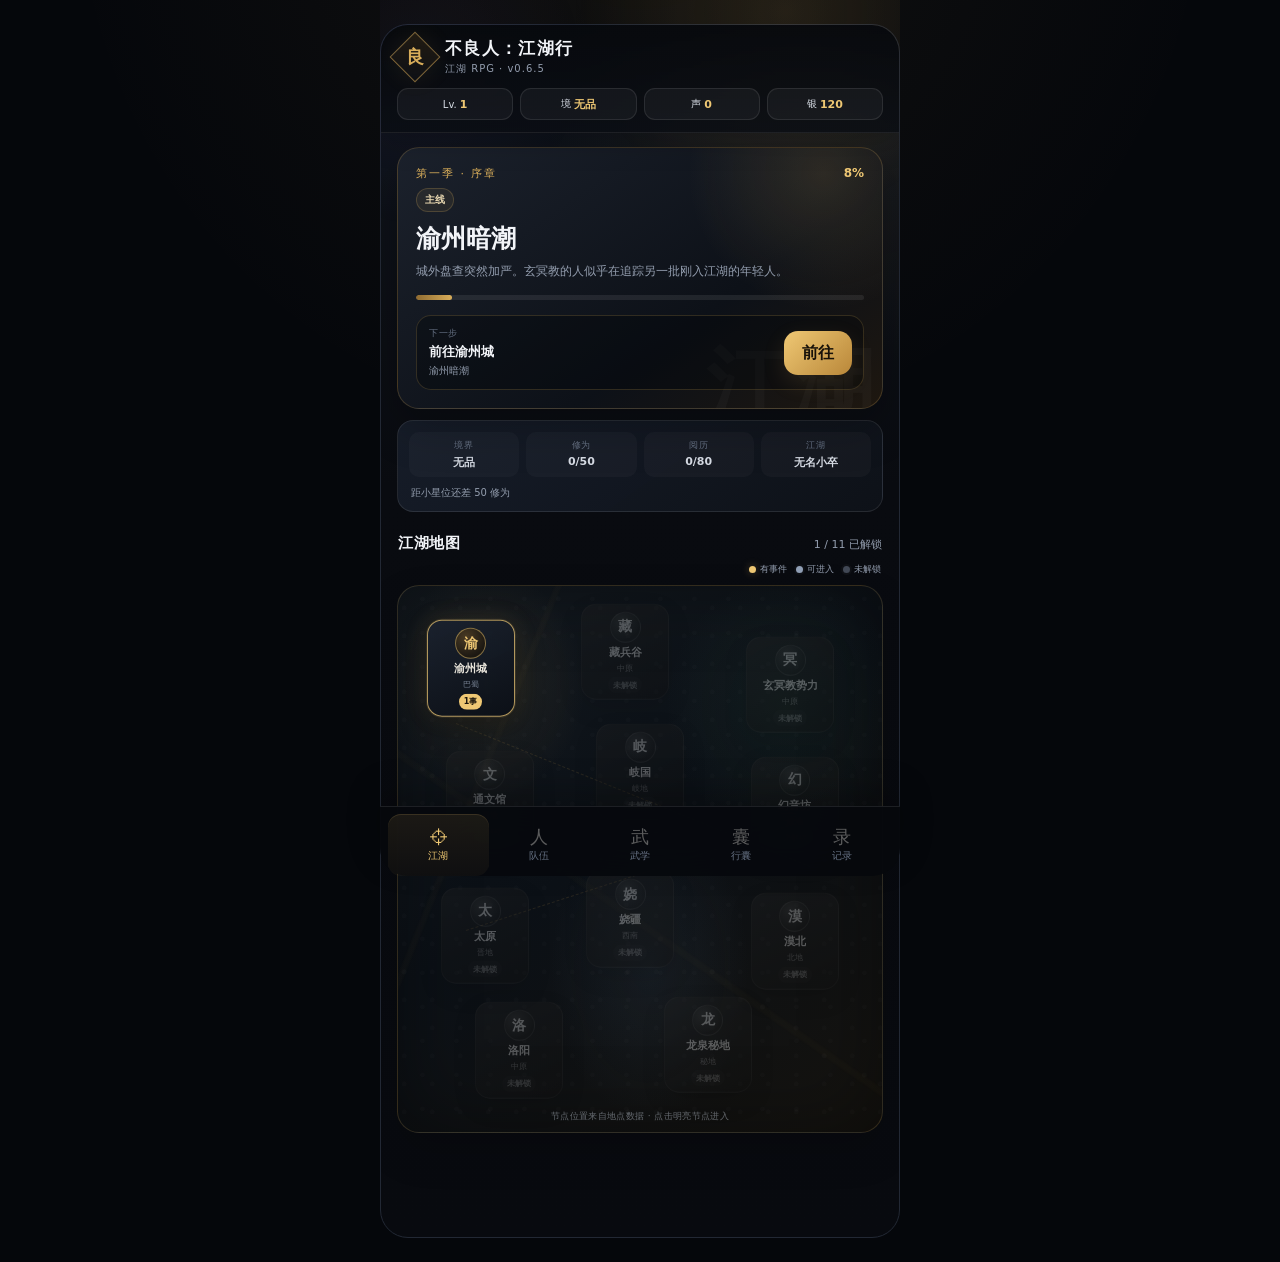
==== commit bf9a7ee0: "Load Stage H mobile hardening stylesheet" ====
--- a/index.html
+++ b/index.html
@@ -17,6 +17,7 @@
   <link rel="stylesheet" href="./inventory-ui.css" />
   <link rel="stylesheet" href="./battle-ui.css" />
   <link rel="stylesheet" href="./feedback-ui.css" />
+  <link rel="stylesheet" href="./mobile-ui.css" />
 </head>
 <body>
   <div id="app"></div>
--- a/mobile-ui.css
+++ b/mobile-ui.css
@@ -0,0 +1,291 @@
+/* v0.6 Stage H: responsive, small-screen and touch hardening. */
+html,
+body,
+#app,
+.app-shell {
+  max-width: 100%;
+  overflow-x: hidden;
+}
+
+.page,
+.topbar,
+.brand,
+.brand-row,
+.resources,
+.section-title,
+.character-card,
+.skill-card,
+.item-card,
+.shop-item-card,
+.sheet,
+.location-list,
+.battle-field,
+.battle-actions {
+  min-width: 0;
+}
+
+button,
+.primary,
+.secondary,
+.danger,
+.nav-btn,
+.story-option,
+.skill-btn,
+.location {
+  min-height: 44px;
+  touch-action: manipulation;
+}
+
+.bottom-nav {
+  width: min(100%, 520px);
+  padding-bottom: env(safe-area-inset-bottom, 0px);
+}
+
+.app-shell {
+  padding-bottom: calc(82px + env(safe-area-inset-bottom, 0px));
+}
+
+.sheet {
+  width: min(100%, 520px);
+  max-height: 92dvh;
+  overflow-y: auto;
+  overflow-x: hidden;
+  overscroll-behavior: contain;
+  padding-bottom: calc(22px + env(safe-area-inset-bottom, 0px));
+}
+
+.brand h1,
+.brand small,
+.resource,
+.section-title h3,
+.section-title span,
+.character-card h3,
+.skill-name,
+.item-name,
+.item-title b,
+.shop-item-card b,
+.story-option b,
+.story-option small,
+.fighter-top b,
+.battle-log,
+.log-card p,
+.version {
+  max-width: 100%;
+  overflow-wrap: anywhere;
+}
+
+.brand h1,
+.brand small,
+.resource {
+  overflow: hidden;
+  text-overflow: ellipsis;
+}
+
+.resources {
+  grid-template-columns: repeat(4, minmax(0, 1fr));
+}
+
+.location-list,
+.battle-field,
+.character-grid,
+.skill-list,
+.inventory-list,
+.shop-list,
+.log-list {
+  max-width: 100%;
+}
+
+.battle-actions .skill-buttons,
+.battle-actions,
+.option-stack {
+  min-width: 0;
+}
+
+.battle-actions .skill-btn,
+.item-action button,
+.shop-item-card button,
+.option-stack button {
+  width: 100%;
+  white-space: normal;
+}
+
+.character-stats,
+.character-detail,
+.skill-metrics,
+.bag-summary,
+.shop-summary {
+  min-width: 0;
+}
+
+@media (max-width: 520px) {
+  .app-shell,
+  .topbar,
+  .bottom-nav,
+  .sheet {
+    width: 100%;
+  }
+
+  .page {
+    padding-left: 16px;
+    padding-right: 16px;
+  }
+}
+
+@media (max-width: 430px) {
+  .topbar {
+    padding-left: 14px;
+    padding-right: 14px;
+  }
+
+  .page {
+    padding-left: 14px;
+    padding-right: 14px;
+  }
+
+  .resource {
+    padding-left: 4px;
+    padding-right: 4px;
+    font-size: 9px;
+  }
+
+  .bottom-nav {
+    padding-left: 6px;
+    padding-right: 6px;
+  }
+}
+
+@media (max-width: 390px) {
+  .topbar,
+  .page {
+    padding-left: 12px;
+    padding-right: 12px;
+  }
+
+  .brand h1 {
+    font-size: 16px;
+  }
+
+  .resources {
+    gap: 4px;
+  }
+
+  .resource {
+    font-size: 9px;
+    line-height: 1.25;
+  }
+
+  .sheet {
+    padding-left: 12px;
+    padding-right: 12px;
+  }
+
+  .battle-actions .skill-buttons {
+    grid-template-columns: minmax(0, 1fr);
+  }
+}
+
+@media (max-width: 360px) {
+  .brand-row {
+    gap: 8px;
+  }
+
+  .brand-mark {
+    width: 32px;
+    height: 32px;
+    flex-basis: 32px;
+  }
+
+  .brand h1 {
+    font-size: 15px;
+  }
+
+  .brand small {
+    font-size: 9px;
+  }
+
+  .resource {
+    min-height: 30px;
+    padding: 5px 2px;
+  }
+
+  .nav-btn {
+    font-size: 9px;
+  }
+
+  .nav-btn .ico {
+    font-size: 17px;
+  }
+
+  .character-card {
+    grid-template-columns: 58px minmax(0, 1fr);
+  }
+
+  .character-card .portrait {
+    width: 58px;
+  }
+
+  .skill-metrics,
+  .character-stats,
+  .character-detail {
+    gap: 4px;
+  }
+}
+
+@media (max-width: 320px) {
+  .topbar,
+  .page,
+  .sheet {
+    padding-left: 10px;
+    padding-right: 10px;
+  }
+
+  .resources {
+    gap: 3px;
+  }
+
+  .resource {
+    font-size: 8px;
+    padding-left: 1px;
+    padding-right: 1px;
+  }
+
+  .section-title {
+    align-items: flex-start;
+    gap: 8px;
+  }
+
+  .section-title span {
+    font-size: 9px;
+  }
+
+  .party-summary,
+  .bag-summary,
+  .shop-summary,
+  .logs-summary {
+    grid-template-columns: minmax(0, 1fr);
+  }
+
+  .character-card {
+    grid-template-columns: 54px minmax(0, 1fr);
+    gap: 8px;
+    padding: 9px;
+  }
+
+  .character-card .portrait {
+    width: 54px;
+    height: 72px;
+  }
+
+  .character-stats span,
+  .character-detail span,
+  .skill-metrics span {
+    padding: 5px;
+  }
+
+  .item-card,
+  .skill-card,
+  .shop-item-card,
+  .log-card {
+    padding: 10px;
+  }
+}
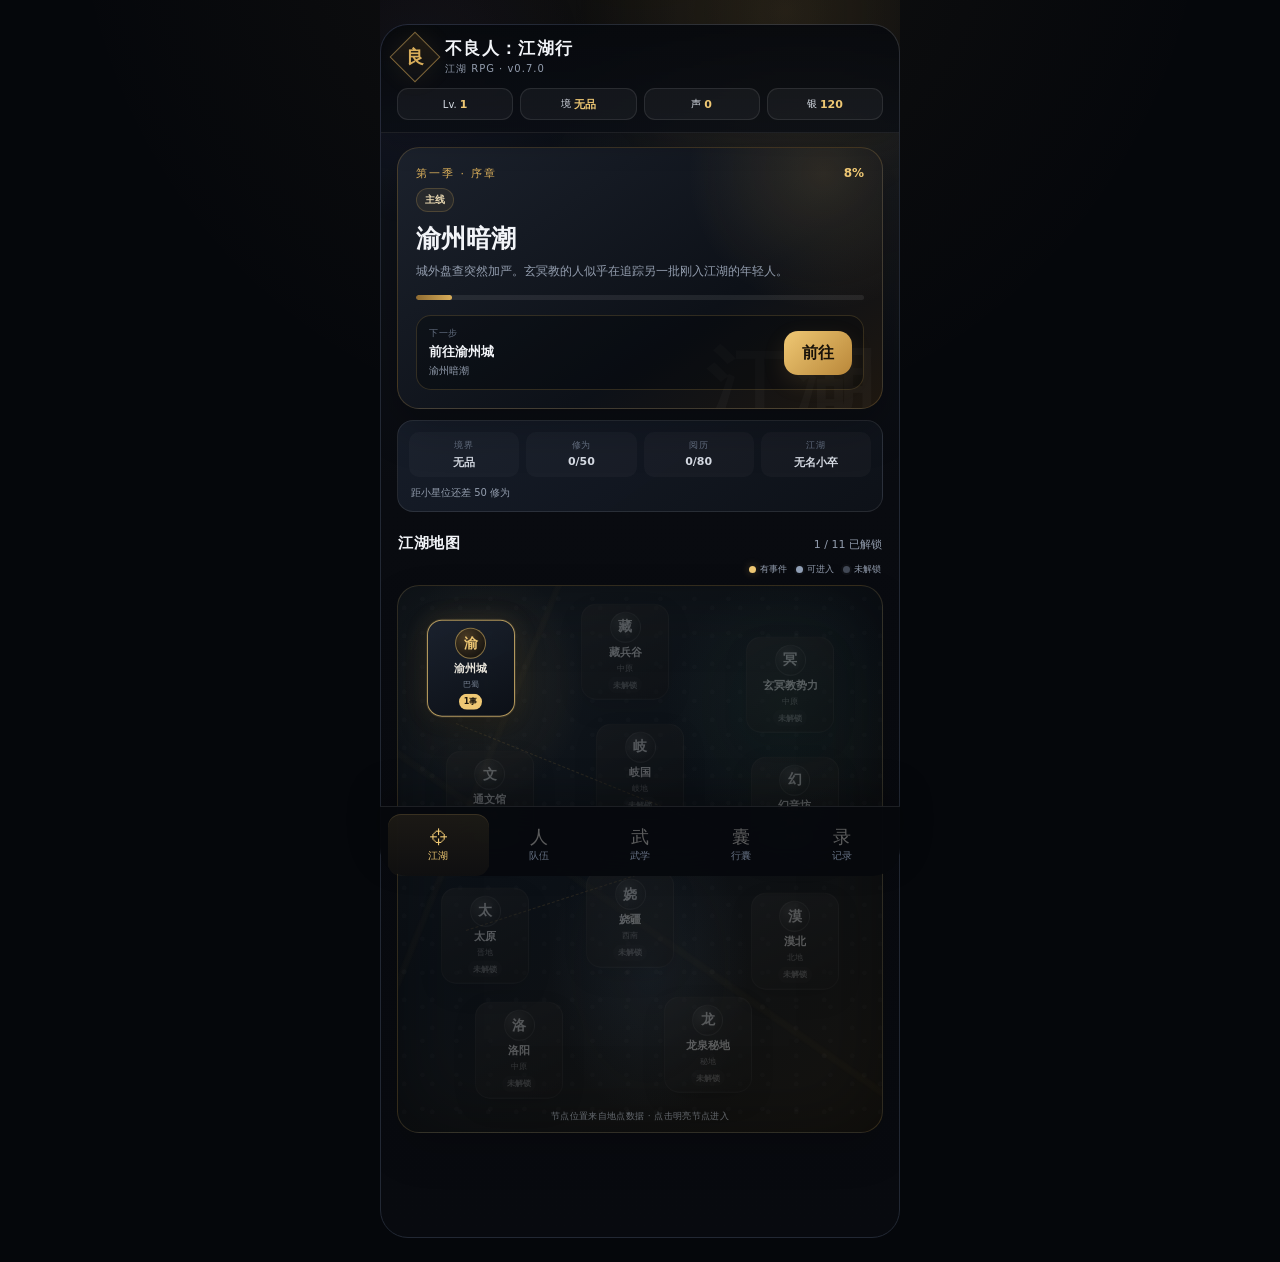
==== commit b23f14f6: "Load Stage B portrait assets" ====
--- a/index.html
+++ b/index.html
@@ -14,6 +14,7 @@
   <link rel="stylesheet" href="./world-map.css" />
   <link rel="stylesheet" href="./ui-shell.css" />
   <link rel="stylesheet" href="./party-fix.css" />
+  <link rel="stylesheet" href="./portrait-art.css" />
   <link rel="stylesheet" href="./inventory-ui.css" />
   <link rel="stylesheet" href="./battle-ui.css" />
   <link rel="stylesheet" href="./feedback-ui.css" />
@@ -28,5 +29,6 @@
   <script type="module" src="./src/app.js"></script>
   <script type="module" src="./src/battle-ui.js"></script>
   <script type="module" src="./src/feedback-ui.js"></script>
+  <script type="module" src="./src/portrait-ui.js"></script>
 </body>
 </html>
--- a/portrait-art.css
+++ b/portrait-art.css
@@ -0,0 +1,48 @@
+/* v0.7 Stage B: real character portraits layered over the v0.6 fallback glyph cards. */
+.character-card .portrait {
+  position: relative;
+  overflow: hidden;
+  isolation: isolate;
+}
+
+.character-card .portrait::before {
+  position: relative;
+  z-index: 0;
+  transition: opacity 160ms ease;
+}
+
+.character-card .portrait.has-art::before {
+  opacity: 0;
+}
+
+.portrait-art {
+  position: absolute;
+  inset: 0;
+  width: 100%;
+  height: 100%;
+  display: block;
+  object-fit: cover;
+  object-position: 50% 18%;
+  z-index: 1;
+}
+
+.character-card .portrait .level {
+  position: relative;
+  z-index: 2;
+}
+
+.character-card.locked .portrait-art {
+  filter: grayscale(.8) brightness(.5);
+}
+
+@media (max-width: 360px) {
+  .portrait-art {
+    object-position: 50% 14%;
+  }
+}
+
+@media (prefers-reduced-motion: reduce) {
+  .character-card .portrait::before {
+    transition: none;
+  }
+}
